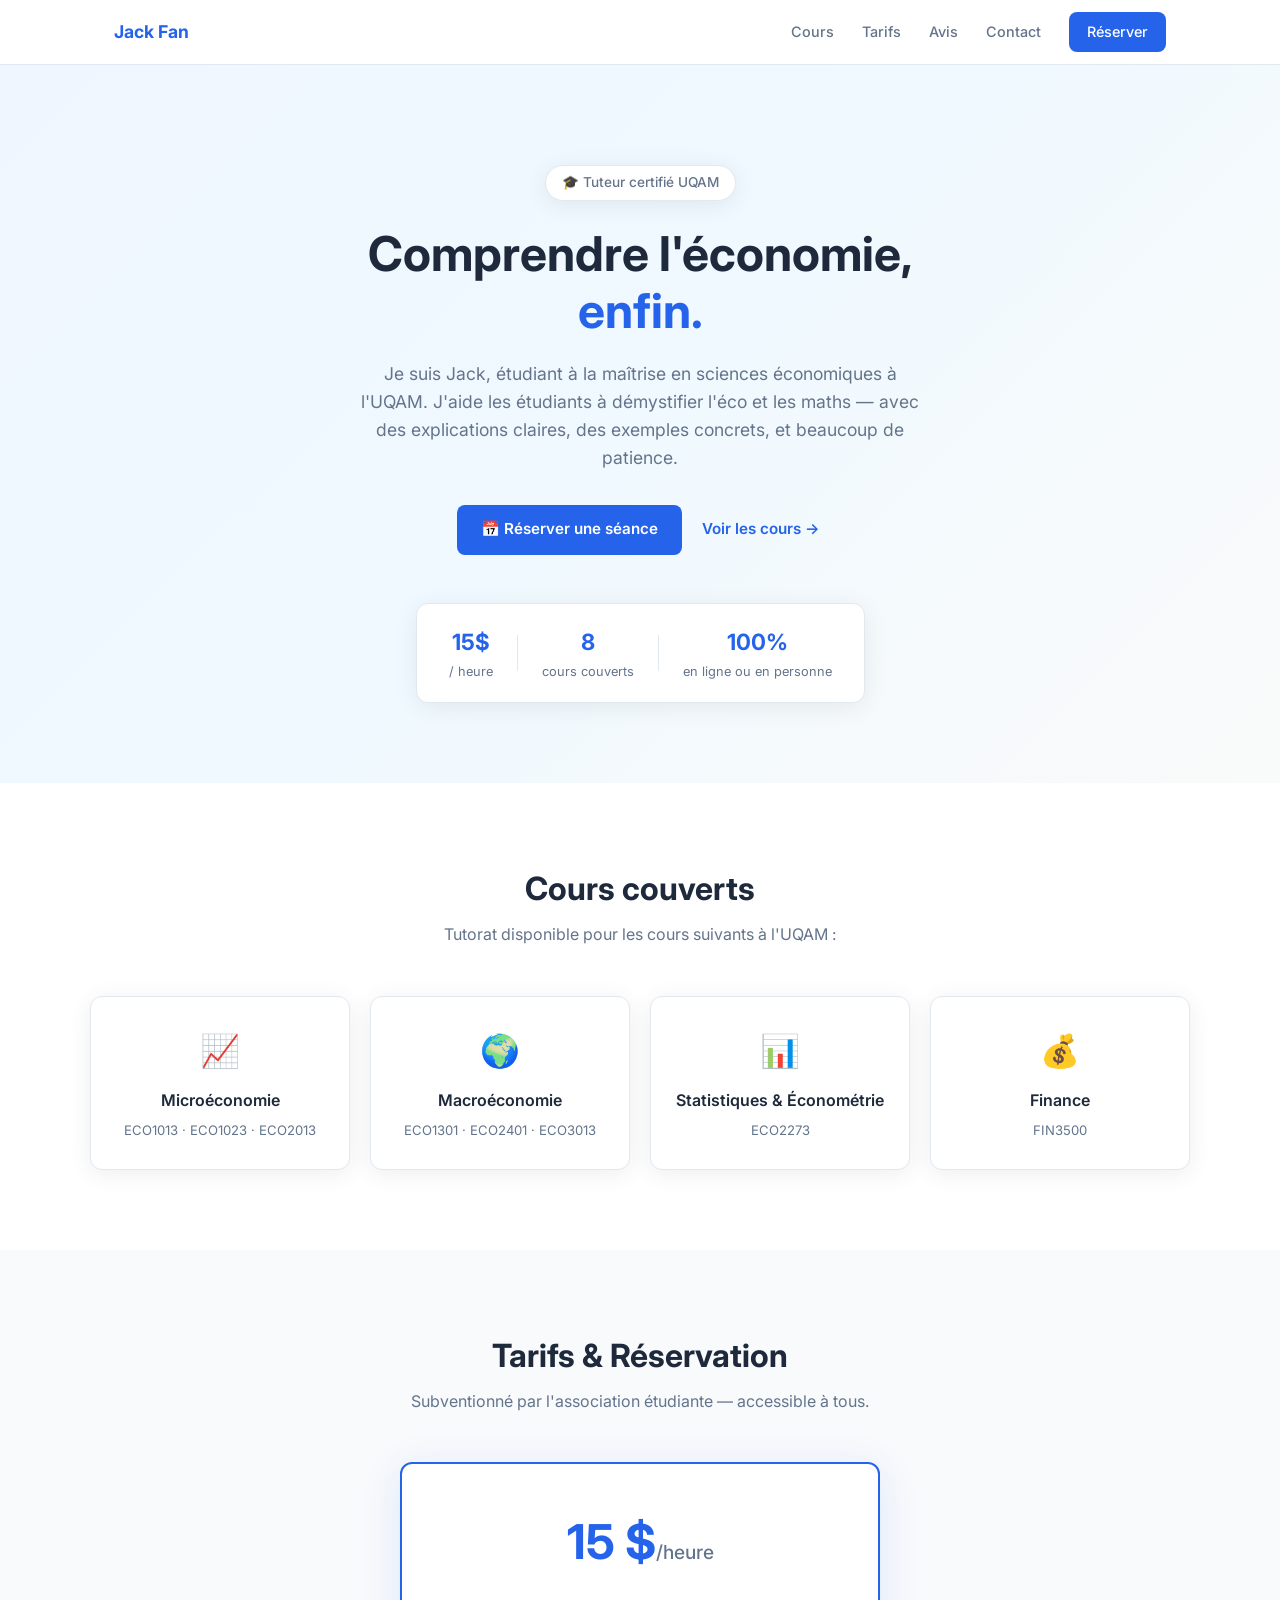
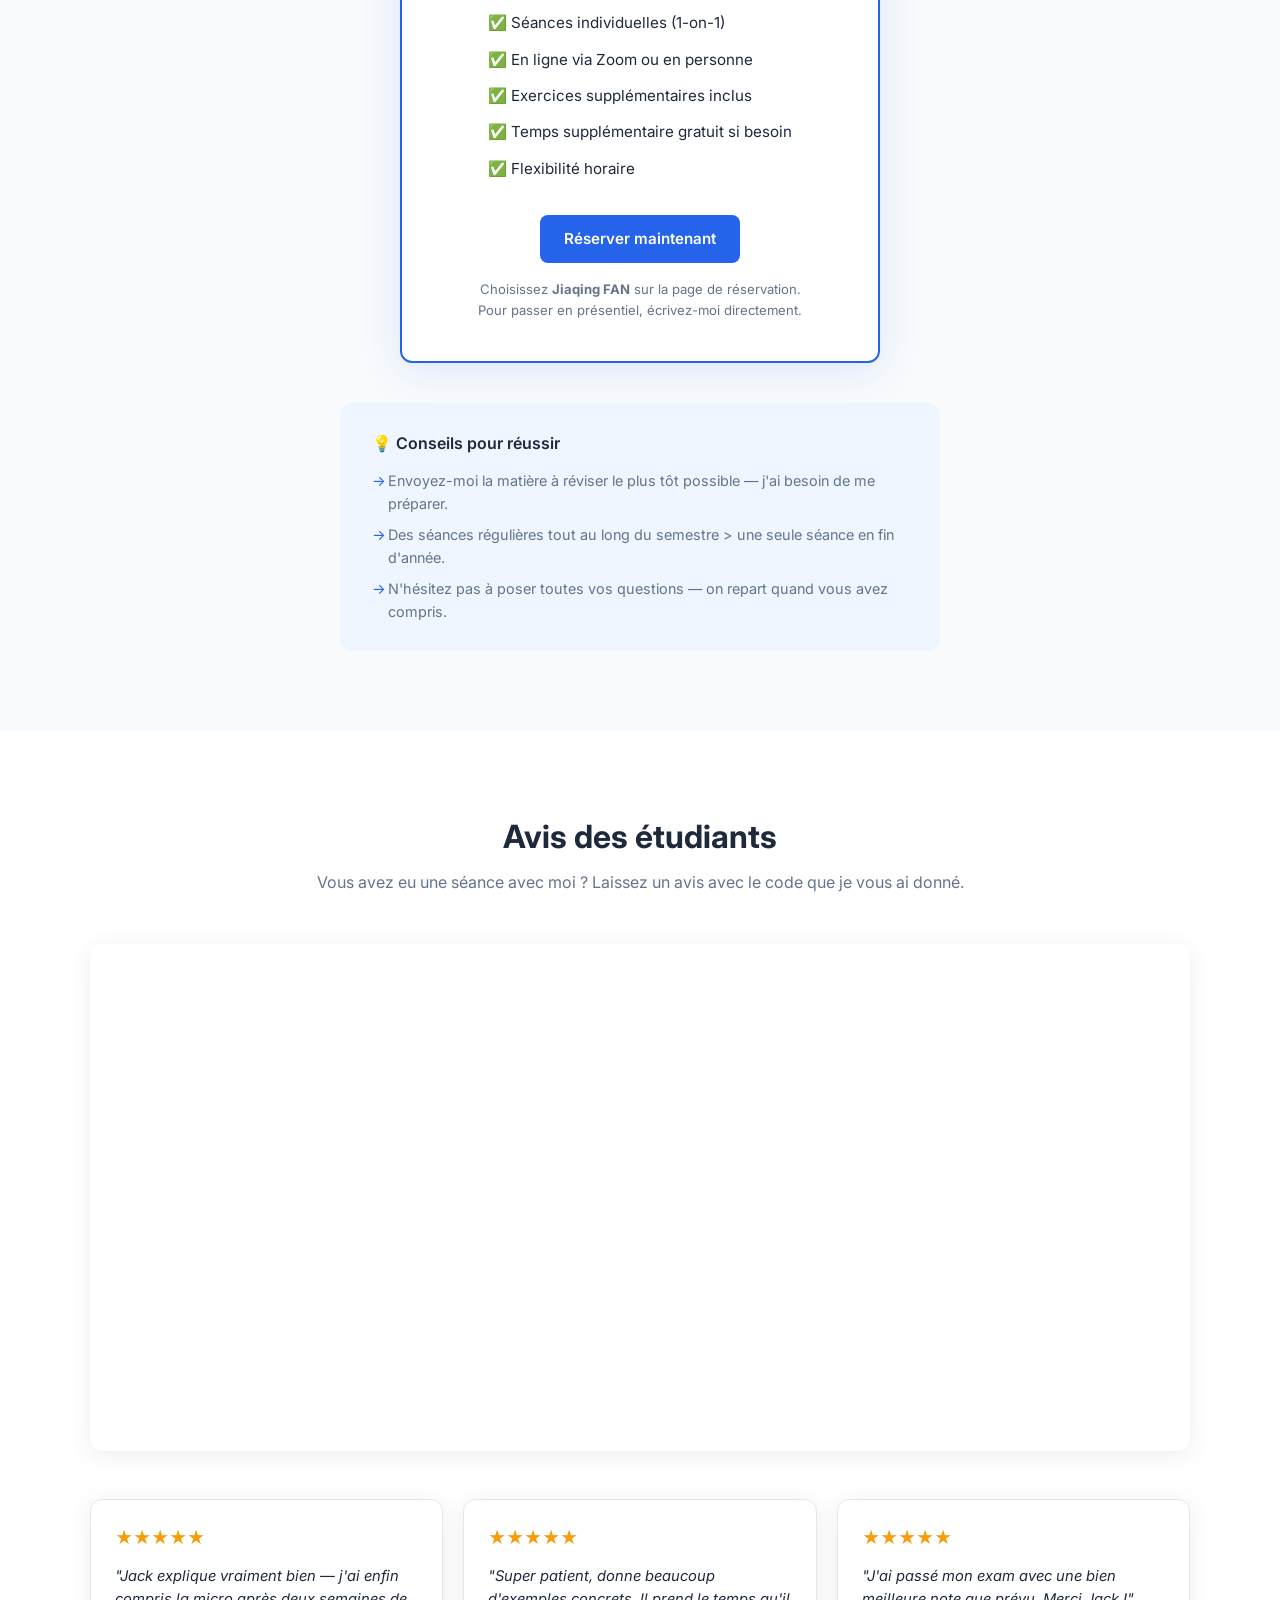
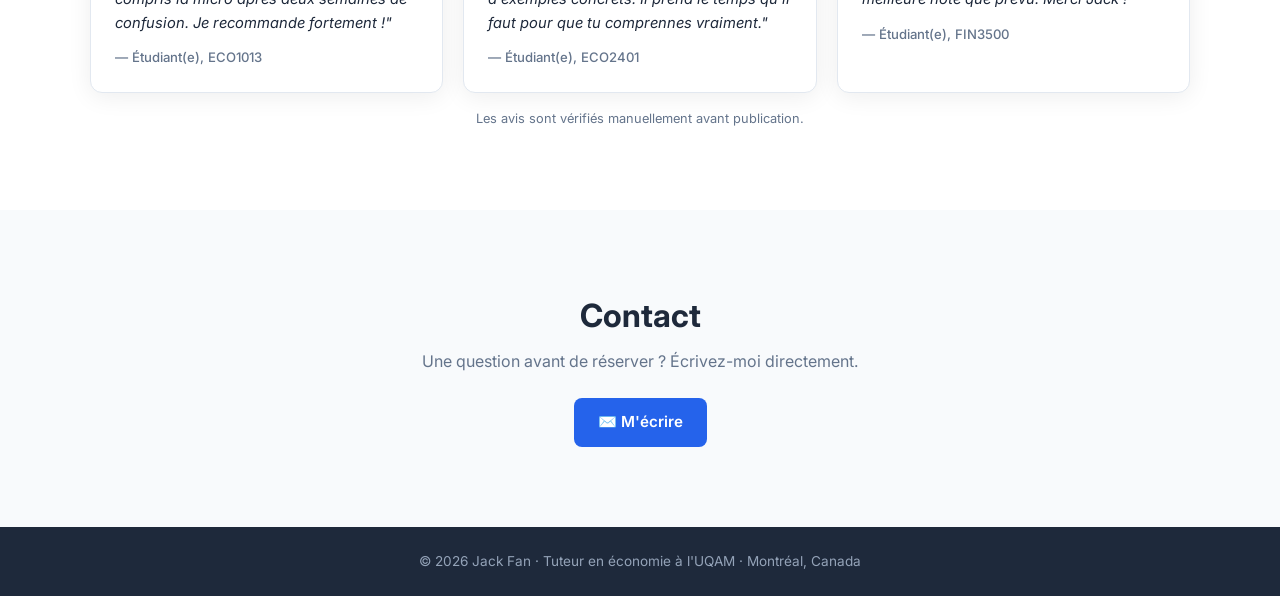
==== index.html @ 5917ca2d "Add files via upload" ====
<!DOCTYPE html>
<html lang="fr">
<head>
  <meta charset="UTF-8" />
  <meta name="viewport" content="width=device-width, initial-scale=1.0" />
  <title>Jack Fan — Tuteur en Économie</title>
  <link rel="stylesheet" href="style.css" />
  <link href="https://fonts.googleapis.com/css2?family=Inter:wght@400;500;600;700&display=swap" rel="stylesheet" />
</head>
<body>

  <!-- NAVBAR -->
  <nav>
    <div class="nav-inner">
      <span class="nav-logo">Jack Fan</span>
      <div class="nav-links">
        <a href="#cours">Cours</a>
        <a href="#tarifs">Tarifs</a>
        <a href="#avis">Avis</a>
        <a href="#contact">Contact</a>
        <a href="https://booksteam.com/Customer/BookNowStaffs.aspx?k=345cbe55313&" target="_blank" class="btn-nav">Réserver</a>
      </div>
    </div>
  </nav>

  <!-- HERO -->
  <section class="hero">
    <div class="hero-inner">
      <div class="hero-badge">🎓 Tuteur certifié UQAM</div>
      <h1>Comprendre l'économie,<br /><span>enfin.</span></h1>
      <p>Je suis Jack, étudiant à la maîtrise en sciences économiques à l'UQAM. J'aide les étudiants à démystifier l'éco et les maths — avec des explications claires, des exemples concrets, et beaucoup de patience.</p>
      <div class="hero-actions">
        <a href="https://booksteam.com/Customer/BookNowStaffs.aspx?k=345cbe55313&" target="_blank" class="btn-primary">📅 Réserver une séance</a>
        <a href="#cours" class="btn-secondary">Voir les cours →</a>
      </div>
      <div class="hero-stats">
        <div class="stat"><span class="stat-num">15$</span><span class="stat-label">/ heure</span></div>
        <div class="stat-divider"></div>
        <div class="stat"><span class="stat-num">8</span><span class="stat-label">cours couverts</span></div>
        <div class="stat-divider"></div>
        <div class="stat"><span class="stat-num">100%</span><span class="stat-label">en ligne ou en personne</span></div>
      </div>
    </div>
  </section>

  <!-- COURS -->
  <section id="cours" class="section">
    <div class="container">
      <h2>Cours couverts</h2>
      <p class="section-sub">Tutorat disponible pour les cours suivants à l'UQAM :</p>
      <div class="courses-grid">
        <div class="course-card">
          <div class="course-icon">📈</div>
          <div class="course-name">Microéconomie</div>
          <div class="course-codes">ECO1013 · ECO1023 · ECO2013</div>
        </div>
        <div class="course-card">
          <div class="course-icon">🌍</div>
          <div class="course-name">Macroéconomie</div>
          <div class="course-codes">ECO1301 · ECO2401 · ECO3013</div>
        </div>
        <div class="course-card">
          <div class="course-icon">📊</div>
          <div class="course-name">Statistiques & Économétrie</div>
          <div class="course-codes">ECO2273</div>
        </div>
        <div class="course-card">
          <div class="course-icon">💰</div>
          <div class="course-name">Finance</div>
          <div class="course-codes">FIN3500</div>
        </div>
      </div>
    </div>
  </section>

  <!-- TARIFS -->
  <section id="tarifs" class="section section-alt">
    <div class="container">
      <h2>Tarifs & Réservation</h2>
      <p class="section-sub">Subventionné par l'association étudiante — accessible à tous.</p>
      <div class="pricing-card">
        <div class="pricing-price">15 $<span>/heure</span></div>
        <ul class="pricing-list">
          <li>✅ Séances individuelles (1-on-1)</li>
          <li>✅ En ligne via Zoom ou en personne</li>
          <li>✅ Exercices supplémentaires inclus</li>
          <li>✅ Temps supplémentaire gratuit si besoin</li>
          <li>✅ Flexibilité horaire</li>
        </ul>
        <a href="https://booksteam.com/Customer/BookNowStaffs.aspx?k=345cbe55313&" target="_blank" class="btn-primary">Réserver maintenant</a>
        <p class="pricing-note">Choisissez <strong>Jiaqing FAN</strong> sur la page de réservation.<br/>Pour passer en présentiel, écrivez-moi directement.</p>
      </div>
      <div class="tips">
        <h3>💡 Conseils pour réussir</h3>
        <ul>
          <li>Envoyez-moi la matière à réviser le plus tôt possible — j'ai besoin de me préparer.</li>
          <li>Des séances régulières tout au long du semestre > une seule séance en fin d'année.</li>
          <li>N'hésitez pas à poser toutes vos questions — on repart quand vous avez compris.</li>
        </ul>
      </div>
    </div>
  </section>

  <!-- AVIS -->
  <section id="avis" class="section">
    <div class="container">
      <h2>Avis des étudiants</h2>
      <p class="section-sub">Vous avez eu une séance avec moi ? Laissez un avis avec le code que je vous ai donné.</p>

      <!-- Tally form embed — REPLACE src with your actual Tally form URL -->
      <div class="tally-container">
        <iframe
          data-tally-src="TALLY_FORM_URL_HERE"
          width="100%"
          height="500"
          frameborder="0"
          marginheight="0"
          marginwidth="0"
          title="Laisser un avis"
          style="border-radius: 12px;">
        </iframe>
        <script async src="https://tally.so/widgets/embed.js"></script>
      </div>

      <!-- Reviews display — add reviews manually below -->
      <div class="reviews-grid" id="reviews">

        <div class="review-card">
          <div class="review-stars">★★★★★</div>
          <p class="review-text">"Jack explique vraiment bien — j'ai enfin compris la micro après deux semaines de confusion. Je recommande fortement !"</p>
          <div class="review-author">— Étudiant(e), ECO1013</div>
        </div>

        <div class="review-card">
          <div class="review-stars">★★★★★</div>
          <p class="review-text">"Super patient, donne beaucoup d'exemples concrets. Il prend le temps qu'il faut pour que tu comprennes vraiment."</p>
          <div class="review-author">— Étudiant(e), ECO2401</div>
        </div>

        <div class="review-card">
          <div class="review-stars">★★★★★</div>
          <p class="review-text">"J'ai passé mon exam avec une bien meilleure note que prévu. Merci Jack !"</p>
          <div class="review-author">— Étudiant(e), FIN3500</div>
        </div>

      </div>
      <p class="reviews-note">Les avis sont vérifiés manuellement avant publication.</p>
    </div>
  </section>

  <!-- CONTACT -->
  <section id="contact" class="section section-alt">
    <div class="container contact-inner">
      <h2>Contact</h2>
      <p>Une question avant de réserver ? Écrivez-moi directement.</p>
      <a href="mailto:fanhongshun@gmail.com" class="btn-primary">✉️ M'écrire</a>
    </div>
  </section>

  <!-- FOOTER -->
  <footer>
    <p>© 2026 Jack Fan · Tuteur en économie à l'UQAM · Montréal, Canada</p>
  </footer>

</body>
</html>
---- style.css ----
/* ===== RESET & BASE ===== */
*, *::before, *::after { box-sizing: border-box; margin: 0; padding: 0; }

:root {
  --blue: #2563eb;
  --blue-dark: #1d4ed8;
  --blue-light: #eff6ff;
  --text: #1e293b;
  --text-light: #64748b;
  --border: #e2e8f0;
  --bg: #ffffff;
  --bg-alt: #f8fafc;
  --radius: 12px;
  --shadow: 0 4px 24px rgba(0,0,0,0.07);
}

html { scroll-behavior: smooth; }

body {
  font-family: 'Inter', sans-serif;
  color: var(--text);
  background: var(--bg);
  line-height: 1.6;
}

a { text-decoration: none; color: inherit; }

/* ===== NAVBAR ===== */
nav {
  position: sticky;
  top: 0;
  z-index: 100;
  background: rgba(255,255,255,0.92);
  backdrop-filter: blur(10px);
  border-bottom: 1px solid var(--border);
}

.nav-inner {
  max-width: 1100px;
  margin: 0 auto;
  padding: 0 24px;
  height: 64px;
  display: flex;
  align-items: center;
  justify-content: space-between;
}

.nav-logo {
  font-weight: 700;
  font-size: 1.1rem;
  color: var(--blue);
}

.nav-links {
  display: flex;
  align-items: center;
  gap: 28px;
}

.nav-links a {
  font-size: 0.9rem;
  font-weight: 500;
  color: var(--text-light);
  transition: color 0.2s;
}

.nav-links a:hover { color: var(--text); }

/* ===== BUTTONS ===== */
.btn-primary {
  display: inline-block;
  background: var(--blue);
  color: white;
  padding: 12px 24px;
  border-radius: 8px;
  font-weight: 600;
  font-size: 0.95rem;
  transition: background 0.2s, transform 0.1s;
}

.btn-primary:hover {
  background: var(--blue-dark);
  transform: translateY(-1px);
}

.btn-secondary {
  display: inline-block;
  color: var(--blue);
  font-weight: 600;
  font-size: 0.95rem;
  padding: 12px 4px;
  border-bottom: 2px solid transparent;
  transition: border-color 0.2s;
}

.btn-secondary:hover { border-color: var(--blue); }

.btn-nav {
  background: var(--blue);
  color: white !important;
  padding: 8px 18px;
  border-radius: 8px;
  font-weight: 600;
  font-size: 0.88rem;
  transition: background 0.2s;
}

.btn-nav:hover { background: var(--blue-dark); }

/* ===== HERO ===== */
.hero {
  background: linear-gradient(135deg, #eff6ff 0%, #f0f9ff 50%, #fafafa 100%);
  padding: 100px 24px 80px;
}

.hero-inner {
  max-width: 700px;
  margin: 0 auto;
  text-align: center;
}

.hero-badge {
  display: inline-block;
  background: white;
  border: 1px solid var(--border);
  border-radius: 999px;
  padding: 6px 16px;
  font-size: 0.85rem;
  font-weight: 500;
  color: var(--text-light);
  margin-bottom: 24px;
  box-shadow: var(--shadow);
}

.hero h1 {
  font-size: clamp(2rem, 5vw, 3rem);
  font-weight: 700;
  line-height: 1.2;
  margin-bottom: 20px;
  color: var(--text);
}

.hero h1 span { color: var(--blue); }

.hero p {
  font-size: 1.1rem;
  color: var(--text-light);
  max-width: 560px;
  margin: 0 auto 32px;
}

.hero-actions {
  display: flex;
  gap: 16px;
  justify-content: center;
  flex-wrap: wrap;
  margin-bottom: 48px;
}

.hero-stats {
  display: flex;
  align-items: center;
  justify-content: center;
  gap: 24px;
  flex-wrap: wrap;
  background: white;
  border-radius: var(--radius);
  padding: 20px 32px;
  box-shadow: var(--shadow);
  border: 1px solid var(--border);
  display: inline-flex;
}

.stat { text-align: center; }
.stat-num { display: block; font-size: 1.4rem; font-weight: 700; color: var(--blue); }
.stat-label { display: block; font-size: 0.8rem; color: var(--text-light); margin-top: 2px; }
.stat-divider { width: 1px; height: 36px; background: var(--border); }

/* ===== SECTIONS ===== */
.section { padding: 80px 24px; }
.section-alt { background: var(--bg-alt); }

.container {
  max-width: 1100px;
  margin: 0 auto;
}

h2 {
  font-size: clamp(1.5rem, 3vw, 2rem);
  font-weight: 700;
  margin-bottom: 8px;
  text-align: center;
}

.section-sub {
  text-align: center;
  color: var(--text-light);
  margin-bottom: 48px;
  font-size: 1rem;
}

/* ===== COURSES ===== */
.courses-grid {
  display: grid;
  grid-template-columns: repeat(auto-fit, minmax(220px, 1fr));
  gap: 20px;
}

.course-card {
  background: white;
  border: 1px solid var(--border);
  border-radius: var(--radius);
  padding: 28px 24px;
  text-align: center;
  box-shadow: var(--shadow);
  transition: transform 0.2s, box-shadow 0.2s;
}

.course-card:hover {
  transform: translateY(-3px);
  box-shadow: 0 8px 32px rgba(0,0,0,0.1);
}

.course-icon { font-size: 2rem; margin-bottom: 12px; }
.course-name { font-weight: 600; font-size: 1rem; margin-bottom: 6px; }
.course-codes { font-size: 0.82rem; color: var(--text-light); }

/* ===== PRICING ===== */
.pricing-card {
  background: white;
  border: 2px solid var(--blue);
  border-radius: var(--radius);
  padding: 40px;
  max-width: 480px;
  margin: 0 auto 40px;
  text-align: center;
  box-shadow: 0 8px 40px rgba(37, 99, 235, 0.12);
}

.pricing-price {
  font-size: 3rem;
  font-weight: 700;
  color: var(--blue);
  margin-bottom: 24px;
}

.pricing-price span {
  font-size: 1.2rem;
  font-weight: 500;
  color: var(--text-light);
}

.pricing-list {
  list-style: none;
  margin-bottom: 28px;
  text-align: left;
  display: inline-block;
}

.pricing-list li {
  padding: 6px 0;
  font-size: 0.95rem;
}

.pricing-note {
  margin-top: 16px;
  font-size: 0.82rem;
  color: var(--text-light);
  line-height: 1.6;
}

.tips {
  background: var(--blue-light);
  border-radius: var(--radius);
  padding: 28px 32px;
  max-width: 600px;
  margin: 0 auto;
}

.tips h3 { font-size: 1rem; font-weight: 600; margin-bottom: 12px; }

.tips ul {
  list-style: none;
  display: flex;
  flex-direction: column;
  gap: 8px;
}

.tips ul li {
  font-size: 0.9rem;
  color: var(--text-light);
  padding-left: 16px;
  position: relative;
}

.tips ul li::before {
  content: "→";
  position: absolute;
  left: 0;
  color: var(--blue);
}

/* ===== REVIEWS ===== */
.tally-container {
  margin-bottom: 48px;
  border-radius: var(--radius);
  overflow: hidden;
  box-shadow: var(--shadow);
}

.reviews-grid {
  display: grid;
  grid-template-columns: repeat(auto-fit, minmax(260px, 1fr));
  gap: 20px;
  margin-bottom: 16px;
}

.review-card {
  background: white;
  border: 1px solid var(--border);
  border-radius: var(--radius);
  padding: 24px;
  box-shadow: var(--shadow);
}

.review-stars {
  color: #f59e0b;
  font-size: 1.1rem;
  margin-bottom: 12px;
}

.review-text {
  font-size: 0.92rem;
  color: var(--text);
  line-height: 1.6;
  margin-bottom: 12px;
  font-style: italic;
}

.review-author {
  font-size: 0.82rem;
  color: var(--text-light);
  font-weight: 500;
}

.reviews-note {
  text-align: center;
  font-size: 0.8rem;
  color: var(--text-light);
}

/* ===== CONTACT ===== */
.contact-inner {
  text-align: center;
}

.contact-inner p {
  color: var(--text-light);
  margin-bottom: 24px;
  font-size: 1rem;
}

/* ===== FOOTER ===== */
footer {
  background: var(--text);
  color: #94a3b8;
  text-align: center;
  padding: 24px;
  font-size: 0.85rem;
}

/* ===== RESPONSIVE ===== */
@media (max-width: 600px) {
  .nav-links a:not(.btn-nav) { display: none; }
  .hero { padding: 72px 20px 60px; }
  .hero-stats { gap: 16px; padding: 16px 20px; }
  .pricing-card { padding: 28px 20px; }
}
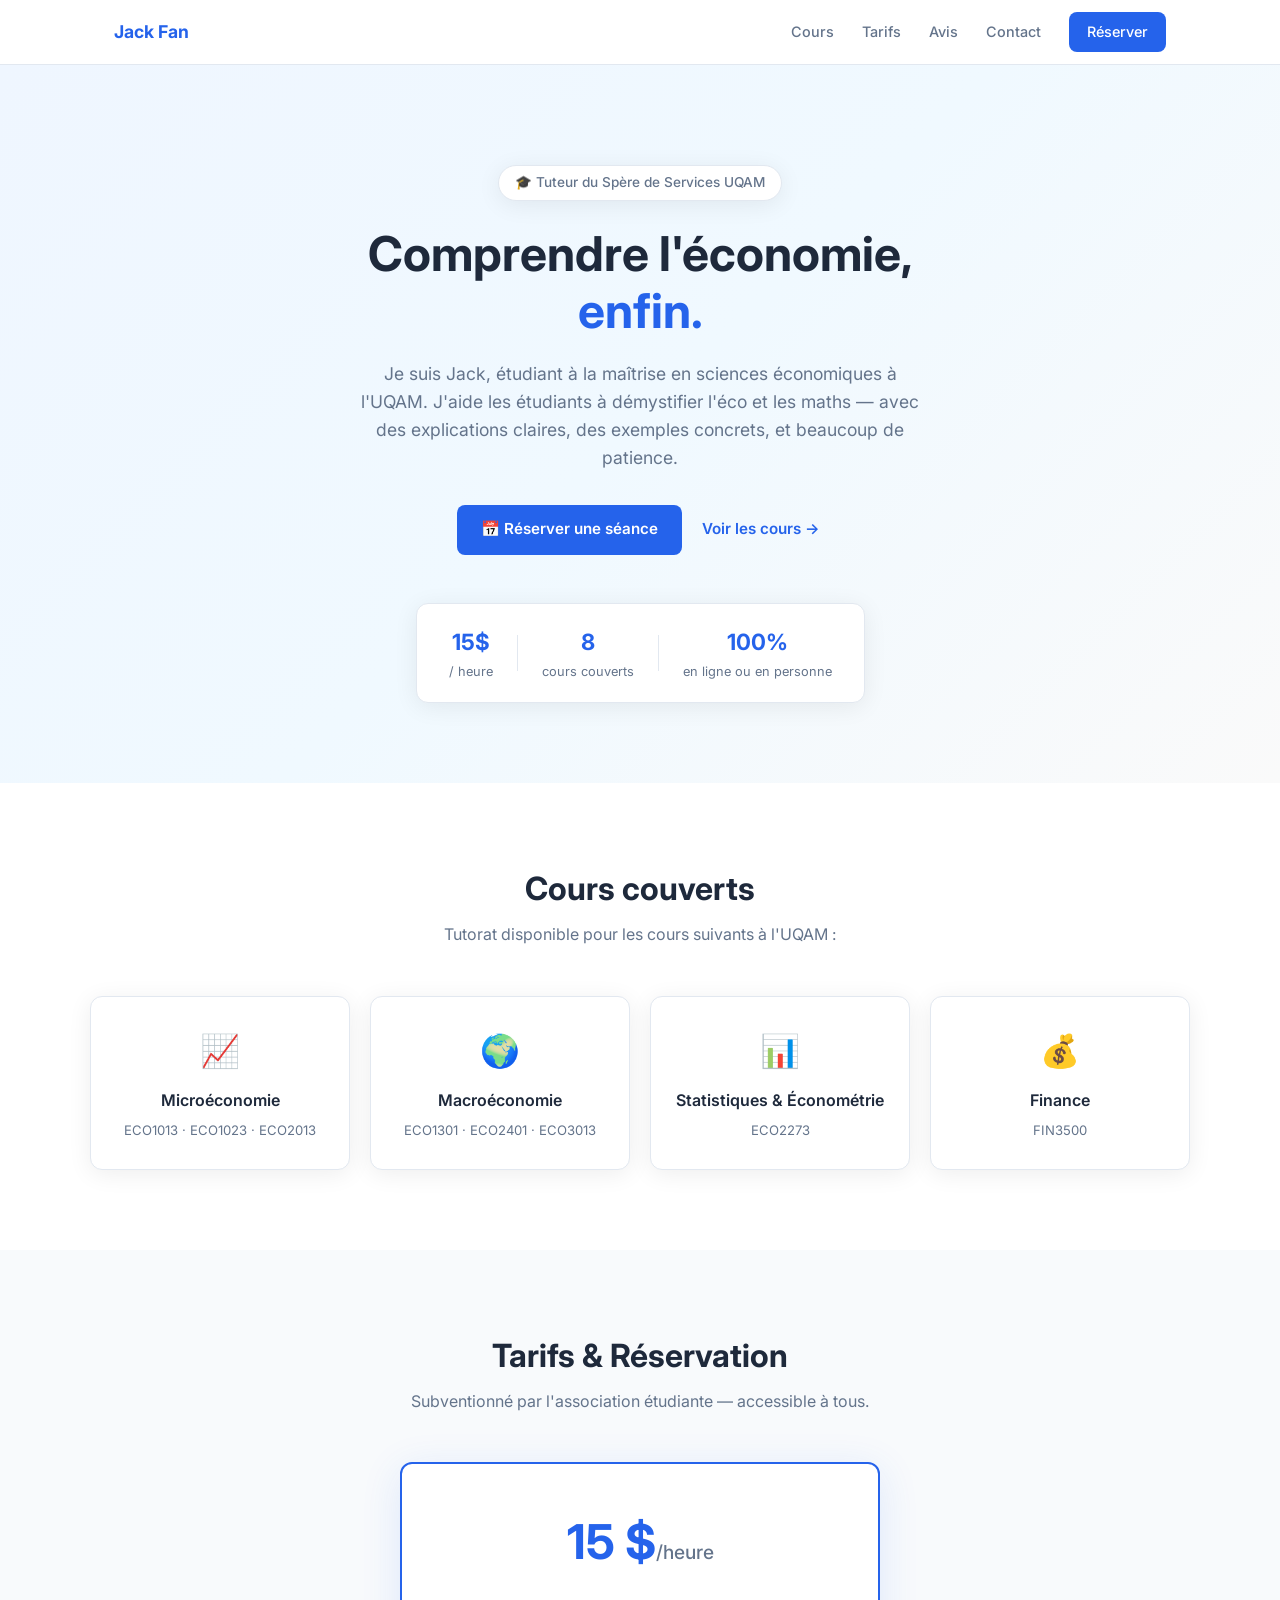
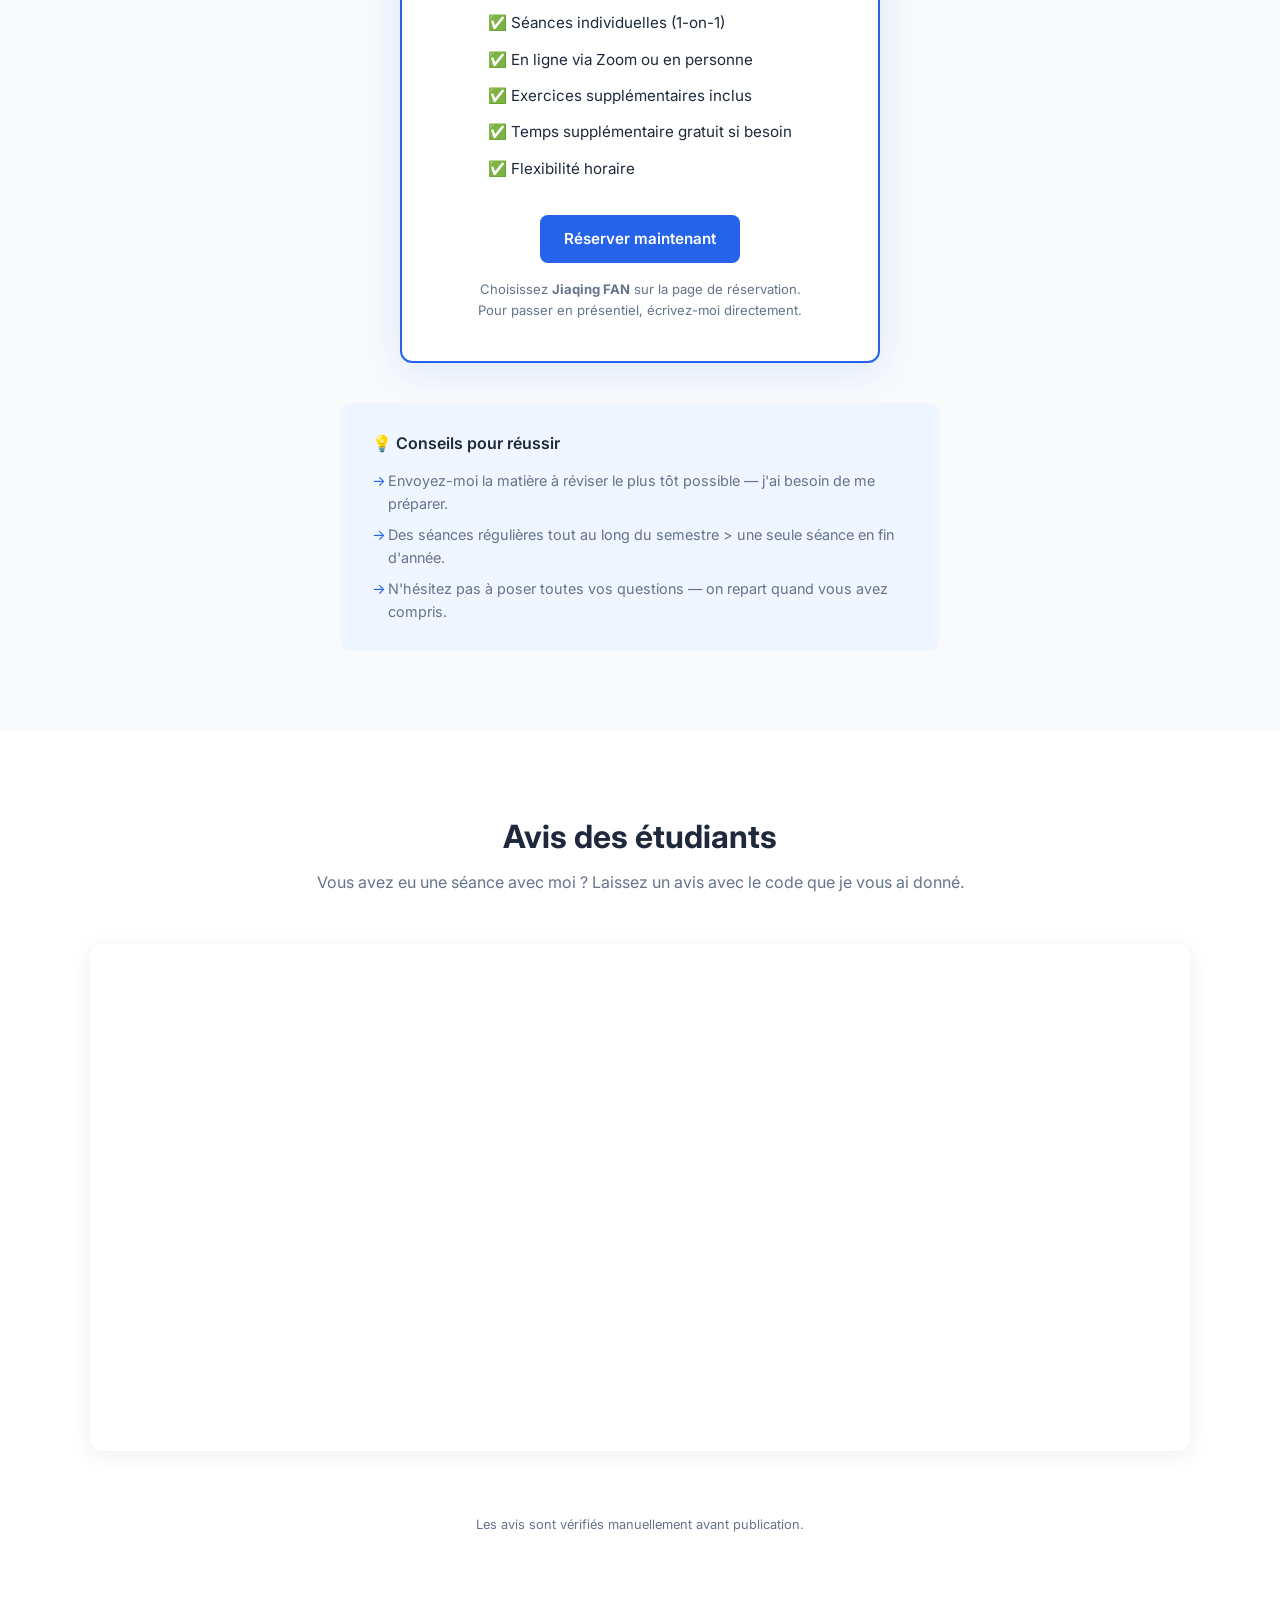
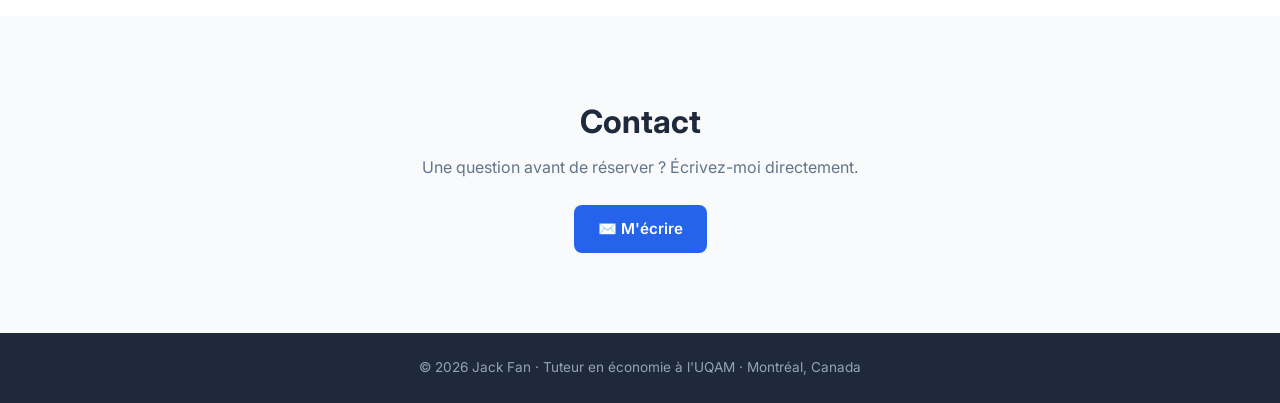
==== commit f0433908: "Add files via upload" ====
--- a/index.html
+++ b/index.html
@@ -26,7 +26,7 @@
   <!-- HERO -->
   <section class="hero">
     <div class="hero-inner">
-      <div class="hero-badge">🎓 Tuteur certifié UQAM</div>
+      <div class="hero-badge">🎓 Tuteur du Spère de Services UQAM</div>
       <h1>Comprendre l'économie,<br /><span>enfin.</span></h1>
       <p>Je suis Jack, étudiant à la maîtrise en sciences économiques à l'UQAM. J'aide les étudiants à démystifier l'éco et les maths — avec des explications claires, des exemples concrets, et beaucoup de patience.</p>
       <div class="hero-actions">
@@ -107,42 +107,23 @@
       <h2>Avis des étudiants</h2>
       <p class="section-sub">Vous avez eu une séance avec moi ? Laissez un avis avec le code que je vous ai donné.</p>
 
-      <!-- Tally form embed — REPLACE src with your actual Tally form URL -->
+      <!-- Tally form embed -->
       <div class="tally-container">
         <iframe
-          data-tally-src="TALLY_FORM_URL_HERE"
+          src="https://tally.so/embed/xXZLqr?alignLeft=1&hideTitle=1&transparentBackground=1&dynamicHeight=1"
           width="100%"
           height="500"
           frameborder="0"
           marginheight="0"
           marginwidth="0"
-          title="Laisser un avis"
-          style="border-radius: 12px;">
+          title="Laisser un avis">
         </iframe>
-        <script async src="https://tally.so/widgets/embed.js"></script>
       </div>
 
       <!-- Reviews display — add reviews manually below -->
       <div class="reviews-grid" id="reviews">
 
-        <div class="review-card">
-          <div class="review-stars">★★★★★</div>
-          <p class="review-text">"Jack explique vraiment bien — j'ai enfin compris la micro après deux semaines de confusion. Je recommande fortement !"</p>
-          <div class="review-author">— Étudiant(e), ECO1013</div>
-        </div>
-
-        <div class="review-card">
-          <div class="review-stars">★★★★★</div>
-          <p class="review-text">"Super patient, donne beaucoup d'exemples concrets. Il prend le temps qu'il faut pour que tu comprennes vraiment."</p>
-          <div class="review-author">— Étudiant(e), ECO2401</div>
-        </div>
-
-        <div class="review-card">
-          <div class="review-stars">★★★★★</div>
-          <p class="review-text">"J'ai passé mon exam avec une bien meilleure note que prévu. Merci Jack !"</p>
-          <div class="review-author">— Étudiant(e), FIN3500</div>
-        </div>
-
+        
       </div>
       <p class="reviews-note">Les avis sont vérifiés manuellement avant publication.</p>
     </div>
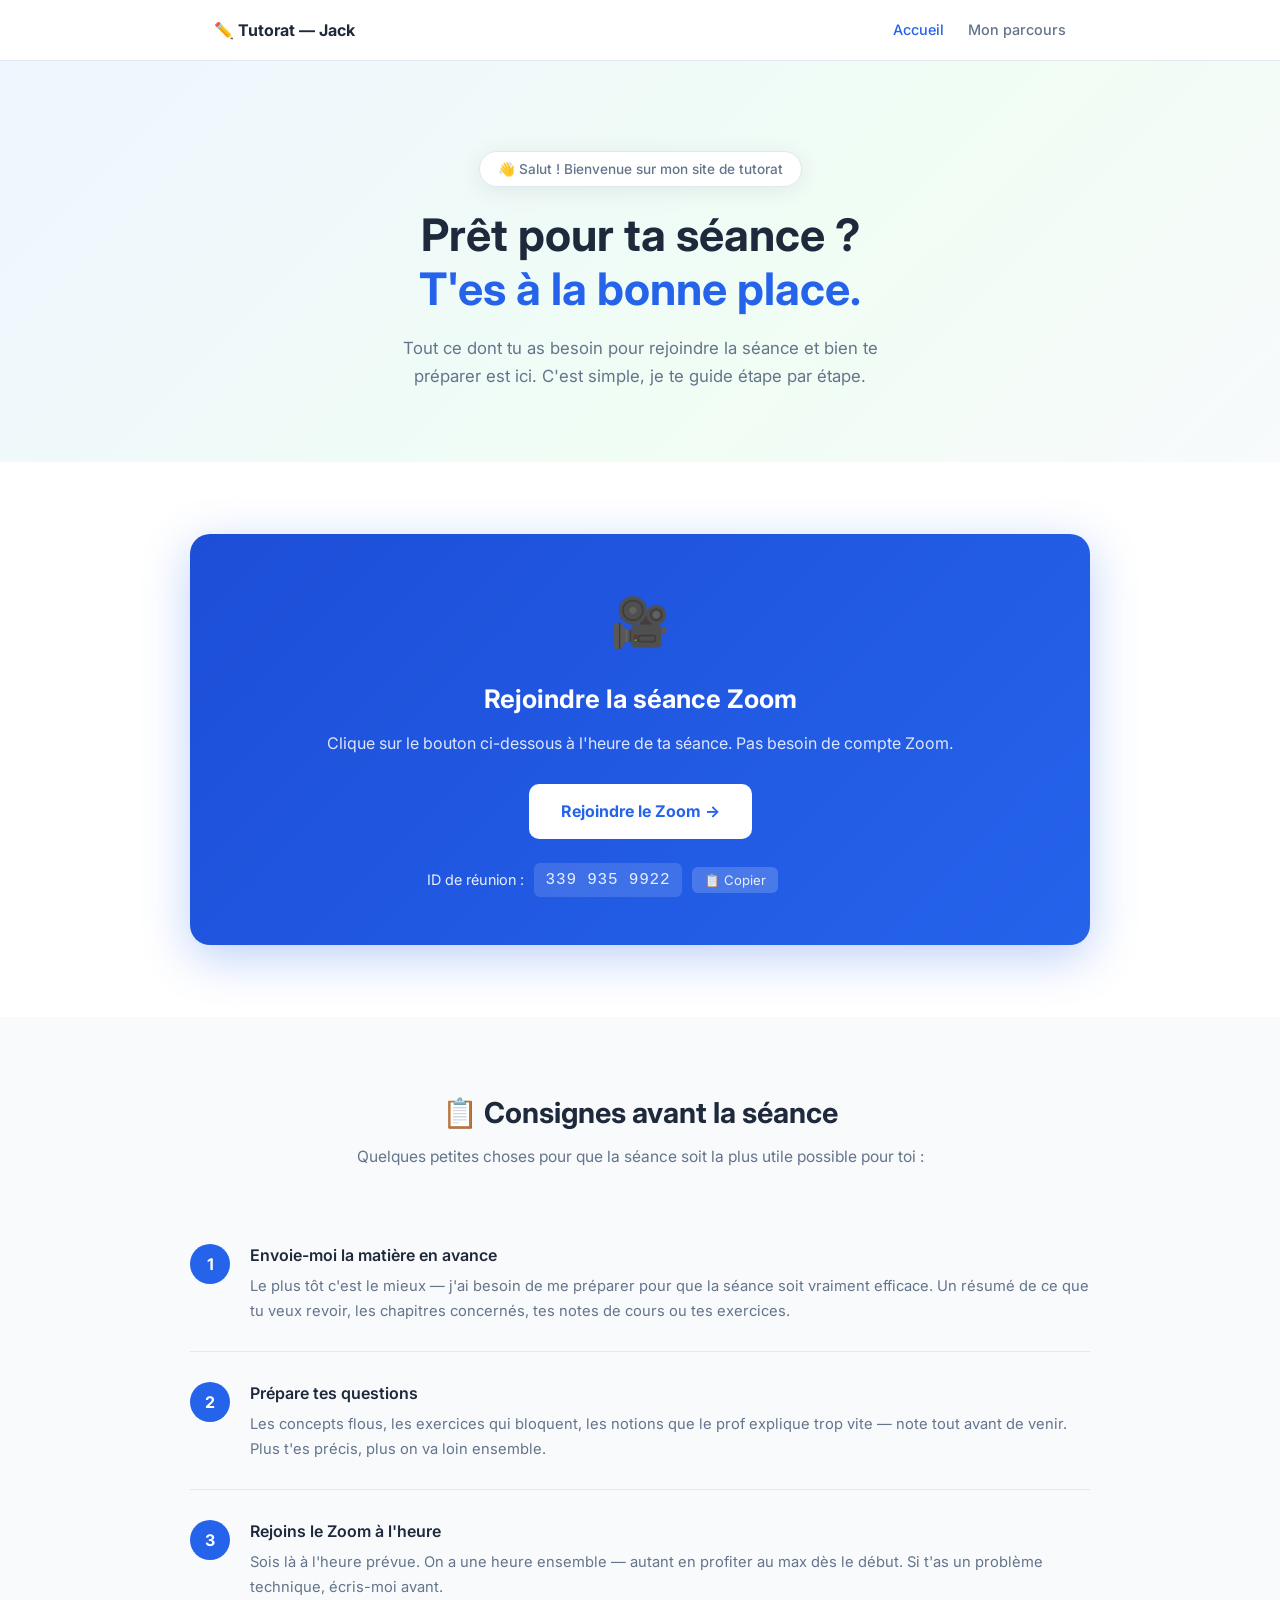
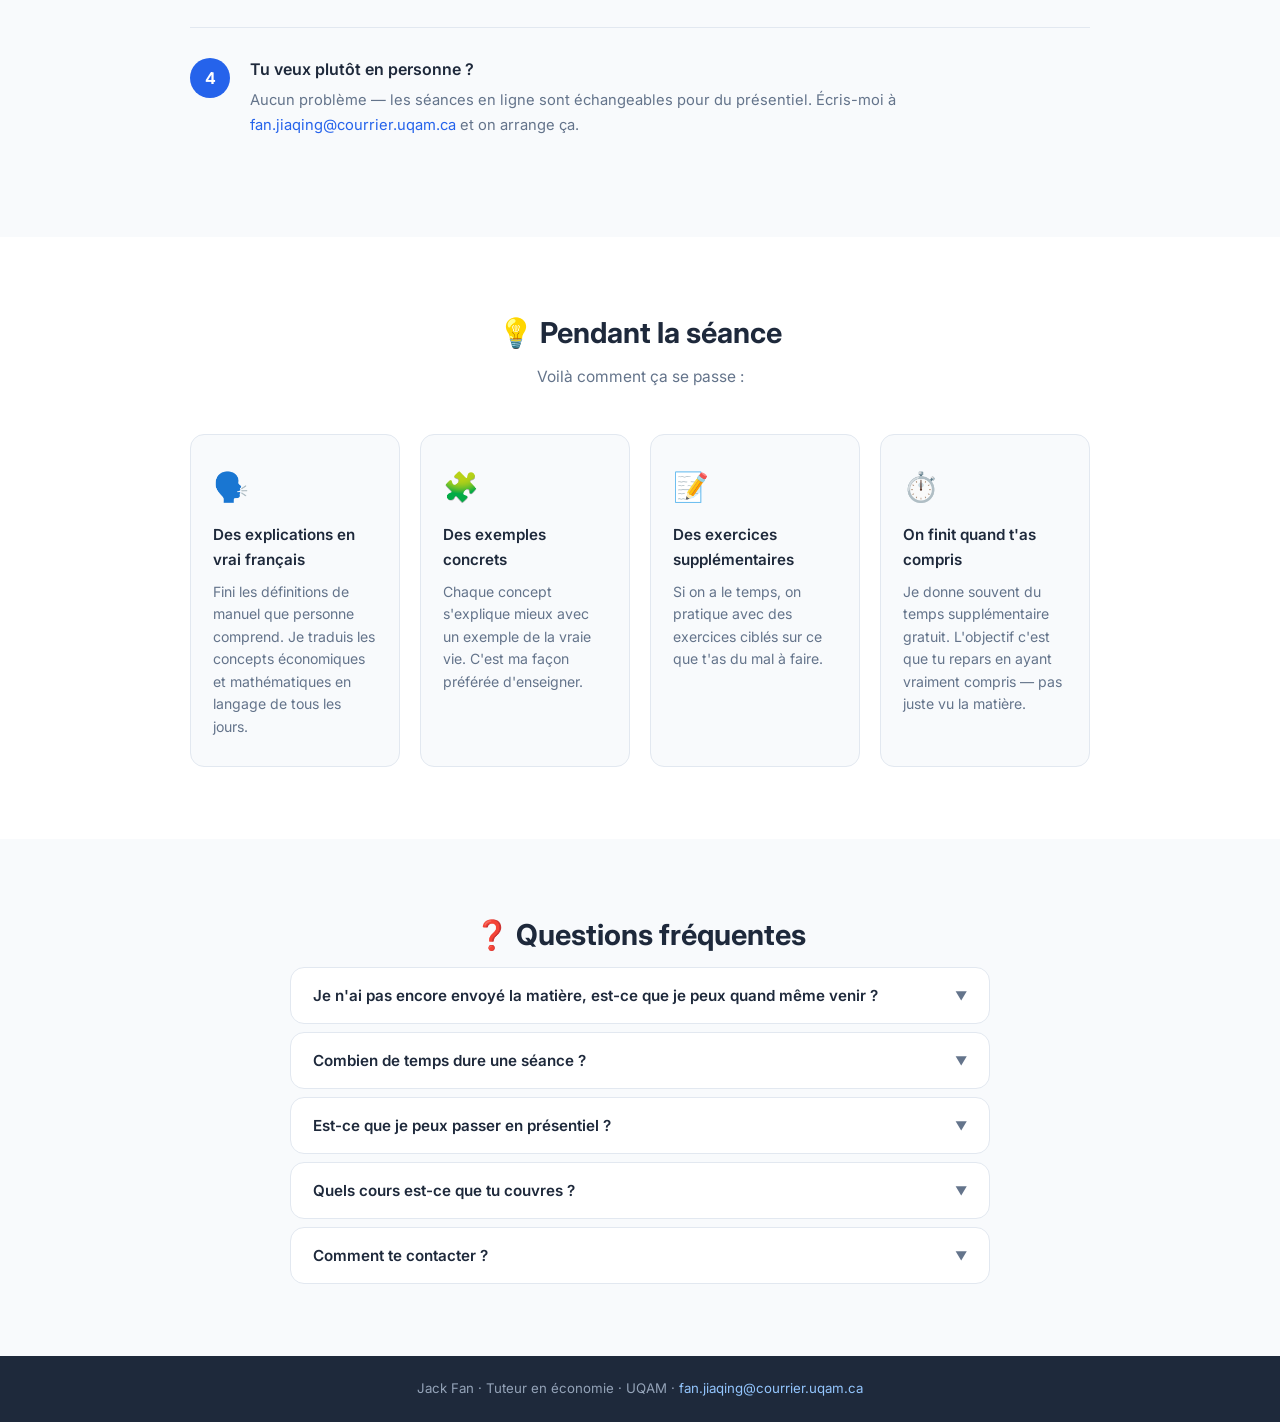
==== commit 44a17d87: "Add files via upload" ====
--- a/index.html
+++ b/index.html
@@ -3,7 +3,7 @@
 <head>
   <meta charset="UTF-8" />
   <meta name="viewport" content="width=device-width, initial-scale=1.0" />
-  <title>Jack Fan — Tuteur en Économie</title>
+  <title>Tutorat avec Jack — Accueil</title>
   <link rel="stylesheet" href="style.css" />
   <link href="https://fonts.googleapis.com/css2?family=Inter:wght@400;500;600;700&display=swap" rel="stylesheet" />
 </head>
@@ -12,13 +12,10 @@
   <!-- NAVBAR -->
   <nav>
     <div class="nav-inner">
-      <span class="nav-logo">Jack Fan</span>
+      <span class="nav-logo">✏️ Tutorat — Jack</span>
       <div class="nav-links">
-        <a href="#cours">Cours</a>
-        <a href="#tarifs">Tarifs</a>
-        <a href="#avis">Avis</a>
-        <a href="#contact">Contact</a>
-        <a href="https://booksteam.com/Customer/BookNowStaffs.aspx?k=345cbe55313&" target="_blank" class="btn-nav">Réserver</a>
+        <a href="index.html" class="active">Accueil</a>
+        <a href="parcours.html">Mon parcours</a>
       </div>
     </div>
   </nav>
@@ -26,122 +23,174 @@
   <!-- HERO -->
   <section class="hero">
     <div class="hero-inner">
-      <div class="hero-badge">🎓 Tuteur du Spère de Services UQAM</div>
-      <h1>Comprendre l'économie,<br /><span>enfin.</span></h1>
-      <p>Je suis Jack, étudiant à la maîtrise en sciences économiques à l'UQAM. J'aide les étudiants à démystifier l'éco et les maths — avec des explications claires, des exemples concrets, et beaucoup de patience.</p>
-      <div class="hero-actions">
-        <a href="https://booksteam.com/Customer/BookNowStaffs.aspx?k=345cbe55313&" target="_blank" class="btn-primary">📅 Réserver une séance</a>
-        <a href="#cours" class="btn-secondary">Voir les cours →</a>
-      </div>
-      <div class="hero-stats">
-        <div class="stat"><span class="stat-num">15$</span><span class="stat-label">/ heure</span></div>
-        <div class="stat-divider"></div>
-        <div class="stat"><span class="stat-num">8</span><span class="stat-label">cours couverts</span></div>
-        <div class="stat-divider"></div>
-        <div class="stat"><span class="stat-num">100%</span><span class="stat-label">en ligne ou en personne</span></div>
-      </div>
+      <div class="hero-badge">👋 Salut ! Bienvenue sur mon site de tutorat</div>
+      <h1>Prêt pour ta séance ?<br /><span>T'es à la bonne place.</span></h1>
+      <p>Tout ce dont tu as besoin pour rejoindre la séance et bien te préparer est ici. C'est simple, je te guide étape par étape.</p>
     </div>
   </section>
 
-  <!-- COURS -->
-  <section id="cours" class="section">
+  <!-- ZOOM SECTION -->
+  <section class="section" id="zoom">
     <div class="container">
-      <h2>Cours couverts</h2>
-      <p class="section-sub">Tutorat disponible pour les cours suivants à l'UQAM :</p>
-      <div class="courses-grid">
-        <div class="course-card">
-          <div class="course-icon">📈</div>
-          <div class="course-name">Microéconomie</div>
-          <div class="course-codes">ECO1013 · ECO1023 · ECO2013</div>
-        </div>
-        <div class="course-card">
-          <div class="course-icon">🌍</div>
-          <div class="course-name">Macroéconomie</div>
-          <div class="course-codes">ECO1301 · ECO2401 · ECO3013</div>
-        </div>
-        <div class="course-card">
-          <div class="course-icon">📊</div>
-          <div class="course-name">Statistiques & Économétrie</div>
-          <div class="course-codes">ECO2273</div>
-        </div>
-        <div class="course-card">
-          <div class="course-icon">💰</div>
-          <div class="course-name">Finance</div>
-          <div class="course-codes">FIN3500</div>
+      <div class="zoom-card">
+        <div class="zoom-icon">🎥</div>
+        <h2>Rejoindre la séance Zoom</h2>
+        <p>Clique sur le bouton ci-dessous à l'heure de ta séance. Pas besoin de compte Zoom.</p>
+        <a href="https://uqam.zoom.us/j/3399359922" target="_blank" class="btn-zoom">Rejoindre le Zoom →</a>
+        <div class="zoom-id">
+          <span>ID de réunion :</span>
+          <code id="zoom-id-text">339 935 9922</code>
+          <button class="copy-btn" onclick="copyZoomId()">📋 Copier</button>
+          <span class="copy-confirm" id="copy-confirm">✅ Copié !</span>
         </div>
       </div>
     </div>
   </section>
 
-  <!-- TARIFS -->
-  <section id="tarifs" class="section section-alt">
+  <!-- CONSIGNES -->
+  <section class="section section-alt" id="consignes">
     <div class="container">
-      <h2>Tarifs & Réservation</h2>
-      <p class="section-sub">Subventionné par l'association étudiante — accessible à tous.</p>
-      <div class="pricing-card">
-        <div class="pricing-price">15 $<span>/heure</span></div>
-        <ul class="pricing-list">
-          <li>✅ Séances individuelles (1-on-1)</li>
-          <li>✅ En ligne via Zoom ou en personne</li>
-          <li>✅ Exercices supplémentaires inclus</li>
-          <li>✅ Temps supplémentaire gratuit si besoin</li>
-          <li>✅ Flexibilité horaire</li>
-        </ul>
-        <a href="https://booksteam.com/Customer/BookNowStaffs.aspx?k=345cbe55313&" target="_blank" class="btn-primary">Réserver maintenant</a>
-        <p class="pricing-note">Choisissez <strong>Jiaqing FAN</strong> sur la page de réservation.<br/>Pour passer en présentiel, écrivez-moi directement.</p>
-      </div>
-      <div class="tips">
-        <h3>💡 Conseils pour réussir</h3>
-        <ul>
-          <li>Envoyez-moi la matière à réviser le plus tôt possible — j'ai besoin de me préparer.</li>
-          <li>Des séances régulières tout au long du semestre > une seule séance en fin d'année.</li>
-          <li>N'hésitez pas à poser toutes vos questions — on repart quand vous avez compris.</li>
-        </ul>
+      <h2 class="section-title">📋 Consignes avant la séance</h2>
+      <p class="section-sub">Quelques petites choses pour que la séance soit la plus utile possible pour toi :</p>
+
+      <div class="steps">
+        <div class="step">
+          <div class="step-num">1</div>
+          <div class="step-content">
+            <h3>Envoie-moi la matière en avance</h3>
+            <p>Le plus tôt c'est le mieux — j'ai besoin de me préparer pour que la séance soit vraiment efficace. Un résumé de ce que tu veux revoir, les chapitres concernés, tes notes de cours ou tes exercices.</p>
+          </div>
+        </div>
+        <div class="step">
+          <div class="step-num">2</div>
+          <div class="step-content">
+            <h3>Prépare tes questions</h3>
+            <p>Les concepts flous, les exercices qui bloquent, les notions que le prof explique trop vite — note tout avant de venir. Plus t'es précis, plus on va loin ensemble.</p>
+          </div>
+        </div>
+        <div class="step">
+          <div class="step-num">3</div>
+          <div class="step-content">
+            <h3>Rejoins le Zoom à l'heure</h3>
+            <p>Sois là à l'heure prévue. On a une heure ensemble — autant en profiter au max dès le début. Si t'as un problème technique, écris-moi avant.</p>
+          </div>
+        </div>
+        <div class="step">
+          <div class="step-num">4</div>
+          <div class="step-content">
+            <h3>Tu veux plutôt en personne ?</h3>
+            <p>Aucun problème — les séances en ligne sont échangeables pour du présentiel. Écris-moi à <a href="mailto:fan.jiaqing@courrier.uqam.ca">fan.jiaqing@courrier.uqam.ca</a> et on arrange ça.</p>
+          </div>
+        </div>
       </div>
     </div>
   </section>
 
-  <!-- AVIS -->
-  <section id="avis" class="section">
+  <!-- CE QUE TU VAS VIVRE -->
+  <section class="section" id="seance">
     <div class="container">
-      <h2>Avis des étudiants</h2>
-      <p class="section-sub">Vous avez eu une séance avec moi ? Laissez un avis avec le code que je vous ai donné.</p>
+      <h2 class="section-title">💡 Pendant la séance</h2>
+      <p class="section-sub">Voilà comment ça se passe :</p>
 
-      <!-- Tally form embed -->
-      <div class="tally-container">
-        <iframe
-          src="https://tally.so/embed/xXZLqr?alignLeft=1&hideTitle=1&transparentBackground=1&dynamicHeight=1"
-          width="100%"
-          height="500"
-          frameborder="0"
-          marginheight="0"
-          marginwidth="0"
-          title="Laisser un avis">
-        </iframe>
+      <div class="cards-grid">
+        <div class="info-card">
+          <div class="card-icon">🗣️</div>
+          <h3>Des explications en vrai français</h3>
+          <p>Fini les définitions de manuel que personne comprend. Je traduis les concepts économiques et mathématiques en langage de tous les jours.</p>
+        </div>
+        <div class="info-card">
+          <div class="card-icon">🧩</div>
+          <h3>Des exemples concrets</h3>
+          <p>Chaque concept s'explique mieux avec un exemple de la vraie vie. C'est ma façon préférée d'enseigner.</p>
+        </div>
+        <div class="info-card">
+          <div class="card-icon">📝</div>
+          <h3>Des exercices supplémentaires</h3>
+          <p>Si on a le temps, on pratique avec des exercices ciblés sur ce que t'as du mal à faire.</p>
+        </div>
+        <div class="info-card">
+          <div class="card-icon">⏱️</div>
+          <h3>On finit quand t'as compris</h3>
+          <p>Je donne souvent du temps supplémentaire gratuit. L'objectif c'est que tu repars en ayant vraiment compris — pas juste vu la matière.</p>
+        </div>
       </div>
-
-      <!-- Reviews display — add reviews manually below -->
-      <div class="reviews-grid" id="reviews">
-
-        
-      </div>
-      <p class="reviews-note">Les avis sont vérifiés manuellement avant publication.</p>
     </div>
   </section>
 
-  <!-- CONTACT -->
-  <section id="contact" class="section section-alt">
-    <div class="container contact-inner">
-      <h2>Contact</h2>
-      <p>Une question avant de réserver ? Écrivez-moi directement.</p>
-      <a href="mailto:fanhongshun@gmail.com" class="btn-primary">✉️ M'écrire</a>
+  <!-- FAQ -->
+  <section class="section section-alt" id="faq">
+    <div class="container">
+      <h2 class="section-title">❓ Questions fréquentes</h2>
+
+      <div class="faq-list">
+        <div class="faq-item">
+          <button class="faq-question" onclick="toggleFaq(this)">
+            Je n'ai pas encore envoyé la matière, est-ce que je peux quand même venir ?
+            <span class="faq-arrow">▼</span>
+          </button>
+          <div class="faq-answer">
+            <p>Oui, mais la séance sera moins efficace. Envoie-moi au moins un résumé rapide par email avant qu'on commence — même 30 minutes avant c'est mieux que rien !</p>
+          </div>
+        </div>
+        <div class="faq-item">
+          <button class="faq-question" onclick="toggleFaq(this)">
+            Combien de temps dure une séance ?
+            <span class="faq-arrow">▼</span>
+          </button>
+          <div class="faq-answer">
+            <p>Une heure de base. Mais si on n'a pas fini et que t'as encore des questions, je reste souvent plus longtemps sans frais supplémentaires.</p>
+          </div>
+        </div>
+        <div class="faq-item">
+          <button class="faq-question" onclick="toggleFaq(this)">
+            Est-ce que je peux passer en présentiel ?
+            <span class="faq-arrow">▼</span>
+          </button>
+          <div class="faq-answer">
+            <p>Absolument. Écris-moi à <a href="mailto:fan.jiaqing@courrier.uqam.ca">fan.jiaqing@courrier.uqam.ca</a> et on organise ça ensemble.</p>
+          </div>
+        </div>
+        <div class="faq-item">
+          <button class="faq-question" onclick="toggleFaq(this)">
+            Quels cours est-ce que tu couvres ?
+            <span class="faq-arrow">▼</span>
+          </button>
+          <div class="faq-answer">
+            <p>Microéconomie (ECO1013, ECO1023, ECO2013), Macroéconomie (ECO1301, ECO2401, ECO3013), Statistiques & Économétrie (ECO2273), et Finance (FIN3500).</p>
+          </div>
+        </div>
+        <div class="faq-item">
+          <button class="faq-question" onclick="toggleFaq(this)">
+            Comment te contacter ?
+            <span class="faq-arrow">▼</span>
+          </button>
+          <div class="faq-answer">
+            <p>Par email : <a href="mailto:fan.jiaqing@courrier.uqam.ca">fan.jiaqing@courrier.uqam.ca</a>. Je réponds généralement dans la journée.</p>
+          </div>
+        </div>
+      </div>
     </div>
   </section>
 
   <!-- FOOTER -->
   <footer>
-    <p>© 2026 Jack Fan · Tuteur en économie à l'UQAM · Montréal, Canada</p>
+    <p>Jack Fan · Tuteur en économie · UQAM · <a href="mailto:fan.jiaqing@courrier.uqam.ca">fan.jiaqing@courrier.uqam.ca</a></p>
   </footer>
+
+  <script>
+    function copyZoomId() {
+      navigator.clipboard.writeText('3399359922');
+      document.getElementById('copy-confirm').style.opacity = '1';
+      setTimeout(() => { document.getElementById('copy-confirm').style.opacity = '0'; }, 2000);
+    }
+
+    function toggleFaq(btn) {
+      const item = btn.parentElement;
+      const isOpen = item.classList.contains('open');
+      document.querySelectorAll('.faq-item.open').forEach(el => el.classList.remove('open'));
+      if (!isOpen) item.classList.add('open');
+    }
+  </script>
 
 </body>
 </html>
--- a/style.css
+++ b/style.css
@@ -5,12 +5,13 @@
   --blue: #2563eb;
   --blue-dark: #1d4ed8;
   --blue-light: #eff6ff;
+  --green: #10b981;
   --text: #1e293b;
   --text-light: #64748b;
   --border: #e2e8f0;
   --bg: #ffffff;
   --bg-alt: #f8fafc;
-  --radius: 12px;
+  --radius: 14px;
   --shadow: 0 4px 24px rgba(0,0,0,0.07);
 }
 
@@ -20,26 +21,27 @@
   font-family: 'Inter', sans-serif;
   color: var(--text);
   background: var(--bg);
-  line-height: 1.6;
-}
-
-a { text-decoration: none; color: inherit; }
+  line-height: 1.65;
+}
+
+a { text-decoration: none; color: var(--blue); }
+a:hover { text-decoration: underline; }
 
 /* ===== NAVBAR ===== */
 nav {
   position: sticky;
   top: 0;
   z-index: 100;
-  background: rgba(255,255,255,0.92);
-  backdrop-filter: blur(10px);
+  background: rgba(255,255,255,0.93);
+  backdrop-filter: blur(12px);
   border-bottom: 1px solid var(--border);
 }
 
 .nav-inner {
-  max-width: 1100px;
+  max-width: 900px;
   margin: 0 auto;
   padding: 0 24px;
-  height: 64px;
+  height: 60px;
   display: flex;
   align-items: center;
   justify-content: space-between;
@@ -47,14 +49,14 @@
 
 .nav-logo {
   font-weight: 700;
-  font-size: 1.1rem;
-  color: var(--blue);
+  font-size: 1rem;
+  color: var(--text);
 }
 
 .nav-links {
   display: flex;
   align-items: center;
-  gap: 28px;
+  gap: 24px;
 }
 
 .nav-links a {
@@ -62,61 +64,66 @@
   font-weight: 500;
   color: var(--text-light);
   transition: color 0.2s;
-}
-
-.nav-links a:hover { color: var(--text); }
+  text-decoration: none;
+}
+
+.nav-links a:hover,
+.nav-links a.active {
+  color: var(--blue);
+}
 
 /* ===== BUTTONS ===== */
 .btn-primary {
   display: inline-block;
   background: var(--blue);
-  color: white;
-  padding: 12px 24px;
+  color: white !important;
+  padding: 13px 28px;
   border-radius: 8px;
   font-weight: 600;
   font-size: 0.95rem;
   transition: background 0.2s, transform 0.1s;
+  text-decoration: none;
 }
 
 .btn-primary:hover {
   background: var(--blue-dark);
   transform: translateY(-1px);
-}
-
-.btn-secondary {
+  text-decoration: none;
+}
+
+.btn-outline {
   display: inline-block;
-  color: var(--blue);
-  font-weight: 600;
-  font-size: 0.95rem;
-  padding: 12px 4px;
-  border-bottom: 2px solid transparent;
-  transition: border-color 0.2s;
-}
-
-.btn-secondary:hover { border-color: var(--blue); }
-
-.btn-nav {
+  border: 2px solid var(--blue);
+  color: var(--blue) !important;
+  padding: 10px 22px;
+  border-radius: 8px;
+  font-weight: 600;
+  font-size: 0.9rem;
+  transition: background 0.2s, color 0.2s;
+  text-decoration: none;
+  margin-top: 8px;
+}
+
+.btn-outline:hover {
   background: var(--blue);
   color: white !important;
-  padding: 8px 18px;
-  border-radius: 8px;
-  font-weight: 600;
-  font-size: 0.88rem;
-  transition: background 0.2s;
-}
-
-.btn-nav:hover { background: var(--blue-dark); }
+  text-decoration: none;
+}
 
 /* ===== HERO ===== */
 .hero {
-  background: linear-gradient(135deg, #eff6ff 0%, #f0f9ff 50%, #fafafa 100%);
-  padding: 100px 24px 80px;
+  background: linear-gradient(135deg, #eff6ff 0%, #f0fdf4 60%, #f8fafc 100%);
+  padding: 90px 24px 72px;
+  text-align: center;
+}
+
+.hero-small {
+  padding: 64px 24px 52px;
 }
 
 .hero-inner {
-  max-width: 700px;
+  max-width: 680px;
   margin: 0 auto;
-  text-align: center;
 }
 
 .hero-badge {
@@ -124,240 +131,405 @@
   background: white;
   border: 1px solid var(--border);
   border-radius: 999px;
-  padding: 6px 16px;
+  padding: 6px 18px;
   font-size: 0.85rem;
   font-weight: 500;
   color: var(--text-light);
+  margin-bottom: 22px;
+  box-shadow: var(--shadow);
+}
+
+.hero h1 {
+  font-size: clamp(1.9rem, 5vw, 2.8rem);
+  font-weight: 700;
+  line-height: 1.2;
+  margin-bottom: 18px;
+}
+
+.hero h1 span { color: var(--blue); }
+
+.hero p {
+  font-size: 1.05rem;
+  color: var(--text-light);
+  max-width: 520px;
+  margin: 0 auto;
+}
+
+/* ===== SECTIONS ===== */
+.section { padding: 72px 24px; }
+.section-alt { background: var(--bg-alt); }
+
+.container {
+  max-width: 900px;
+  margin: 0 auto;
+}
+
+.section-title {
+  font-size: clamp(1.3rem, 3vw, 1.8rem);
+  font-weight: 700;
+  text-align: center;
+  margin-bottom: 8px;
+}
+
+.section-sub {
+  text-align: center;
+  color: var(--text-light);
+  margin-bottom: 44px;
+  font-size: 0.97rem;
+}
+
+/* ===== ZOOM CARD ===== */
+.zoom-card {
+  background: linear-gradient(135deg, #1d4ed8, #2563eb);
+  border-radius: 20px;
+  padding: 48px 40px;
+  text-align: center;
+  color: white;
+  box-shadow: 0 12px 48px rgba(37, 99, 235, 0.3);
+}
+
+.zoom-icon { font-size: 3rem; margin-bottom: 16px; }
+
+.zoom-card h2 {
+  font-size: 1.6rem;
+  font-weight: 700;
+  margin-bottom: 10px;
+  color: white;
+}
+
+.zoom-card p {
+  opacity: 0.85;
+  margin-bottom: 28px;
+  font-size: 1rem;
+}
+
+.btn-zoom {
+  display: inline-block;
+  background: white;
+  color: var(--blue) !important;
+  padding: 14px 32px;
+  border-radius: 10px;
+  font-weight: 700;
+  font-size: 1rem;
+  transition: transform 0.2s, box-shadow 0.2s;
+  text-decoration: none;
   margin-bottom: 24px;
-  box-shadow: var(--shadow);
-}
-
-.hero h1 {
-  font-size: clamp(2rem, 5vw, 3rem);
-  font-weight: 700;
-  line-height: 1.2;
-  margin-bottom: 20px;
-  color: var(--text);
-}
-
-.hero h1 span { color: var(--blue); }
-
-.hero p {
-  font-size: 1.1rem;
-  color: var(--text-light);
-  max-width: 560px;
-  margin: 0 auto 32px;
-}
-
-.hero-actions {
-  display: flex;
-  gap: 16px;
-  justify-content: center;
-  flex-wrap: wrap;
-  margin-bottom: 48px;
-}
-
-.hero-stats {
+}
+
+.btn-zoom:hover {
+  transform: translateY(-2px);
+  box-shadow: 0 8px 24px rgba(0,0,0,0.15);
+  text-decoration: none;
+}
+
+.zoom-id {
   display: flex;
   align-items: center;
   justify-content: center;
-  gap: 24px;
+  gap: 10px;
   flex-wrap: wrap;
-  background: white;
+  font-size: 0.9rem;
+  opacity: 0.9;
+}
+
+.zoom-id code {
+  background: rgba(255,255,255,0.15);
+  padding: 4px 12px;
+  border-radius: 6px;
+  font-size: 1rem;
+  letter-spacing: 0.05em;
+}
+
+.copy-btn {
+  background: rgba(255,255,255,0.2);
+  color: white;
+  border: none;
+  padding: 5px 12px;
+  border-radius: 6px;
+  font-size: 0.82rem;
+  cursor: pointer;
+  transition: background 0.2s;
+  font-family: inherit;
+}
+
+.copy-btn:hover { background: rgba(255,255,255,0.3); }
+
+.copy-confirm {
+  font-size: 0.82rem;
+  color: #86efac;
+  opacity: 0;
+  transition: opacity 0.3s;
+}
+
+/* ===== STEPS ===== */
+.steps {
+  display: flex;
+  flex-direction: column;
+  gap: 0;
+}
+
+.step {
+  display: flex;
+  gap: 20px;
+  padding: 28px 0;
+  border-bottom: 1px solid var(--border);
+  align-items: flex-start;
+}
+
+.step:last-child { border-bottom: none; }
+
+.step-num {
+  min-width: 40px;
+  height: 40px;
+  background: var(--blue);
+  color: white;
+  border-radius: 50%;
+  display: flex;
+  align-items: center;
+  justify-content: center;
+  font-weight: 700;
+  font-size: 1rem;
+  flex-shrink: 0;
+  margin-top: 2px;
+}
+
+.step-content h3 {
+  font-size: 1rem;
+  font-weight: 600;
+  margin-bottom: 6px;
+}
+
+.step-content p {
+  font-size: 0.92rem;
+  color: var(--text-light);
+  line-height: 1.65;
+}
+
+.step-content a { color: var(--blue); }
+
+/* ===== INFO CARDS ===== */
+.cards-grid {
+  display: grid;
+  grid-template-columns: repeat(auto-fit, minmax(200px, 1fr));
+  gap: 20px;
+}
+
+.info-card {
+  background: var(--bg-alt);
+  border: 1px solid var(--border);
   border-radius: var(--radius);
-  padding: 20px 32px;
+  padding: 28px 22px;
+  transition: transform 0.2s, box-shadow 0.2s;
+}
+
+.info-card:hover {
+  transform: translateY(-3px);
   box-shadow: var(--shadow);
-  border: 1px solid var(--border);
-  display: inline-flex;
-}
-
-.stat { text-align: center; }
-.stat-num { display: block; font-size: 1.4rem; font-weight: 700; color: var(--blue); }
-.stat-label { display: block; font-size: 0.8rem; color: var(--text-light); margin-top: 2px; }
-.stat-divider { width: 1px; height: 36px; background: var(--border); }
-
-/* ===== SECTIONS ===== */
-.section { padding: 80px 24px; }
-.section-alt { background: var(--bg-alt); }
-
-.container {
-  max-width: 1100px;
+}
+
+.card-icon { font-size: 1.8rem; margin-bottom: 12px; }
+
+.info-card h3 {
+  font-size: 0.95rem;
+  font-weight: 600;
+  margin-bottom: 8px;
+}
+
+.info-card p {
+  font-size: 0.88rem;
+  color: var(--text-light);
+  line-height: 1.6;
+}
+
+/* ===== FAQ ===== */
+.faq-list {
+  max-width: 700px;
   margin: 0 auto;
-}
-
-h2 {
-  font-size: clamp(1.5rem, 3vw, 2rem);
-  font-weight: 700;
-  margin-bottom: 8px;
-  text-align: center;
-}
-
-.section-sub {
-  text-align: center;
-  color: var(--text-light);
-  margin-bottom: 48px;
-  font-size: 1rem;
-}
-
-/* ===== COURSES ===== */
-.courses-grid {
-  display: grid;
-  grid-template-columns: repeat(auto-fit, minmax(220px, 1fr));
-  gap: 20px;
-}
-
-.course-card {
+  display: flex;
+  flex-direction: column;
+  gap: 8px;
+}
+
+.faq-item {
   background: white;
   border: 1px solid var(--border);
   border-radius: var(--radius);
-  padding: 28px 24px;
-  text-align: center;
-  box-shadow: var(--shadow);
-  transition: transform 0.2s, box-shadow 0.2s;
-}
-
-.course-card:hover {
-  transform: translateY(-3px);
-  box-shadow: 0 8px 32px rgba(0,0,0,0.1);
-}
-
-.course-icon { font-size: 2rem; margin-bottom: 12px; }
-.course-name { font-weight: 600; font-size: 1rem; margin-bottom: 6px; }
-.course-codes { font-size: 0.82rem; color: var(--text-light); }
-
-/* ===== PRICING ===== */
-.pricing-card {
-  background: white;
-  border: 2px solid var(--blue);
+  overflow: hidden;
+}
+
+.faq-question {
+  width: 100%;
+  background: none;
+  border: none;
+  padding: 18px 22px;
+  font-family: inherit;
+  font-size: 0.95rem;
+  font-weight: 600;
+  color: var(--text);
+  cursor: pointer;
+  text-align: left;
+  display: flex;
+  justify-content: space-between;
+  align-items: center;
+  gap: 12px;
+  transition: background 0.15s;
+}
+
+.faq-question:hover { background: var(--bg-alt); }
+
+.faq-arrow {
+  font-size: 0.75rem;
+  color: var(--text-light);
+  transition: transform 0.25s;
+  flex-shrink: 0;
+}
+
+.faq-answer {
+  max-height: 0;
+  overflow: hidden;
+  transition: max-height 0.3s ease, padding 0.3s;
+}
+
+.faq-answer p {
+  padding: 0 22px 18px;
+  font-size: 0.92rem;
+  color: var(--text-light);
+  line-height: 1.65;
+}
+
+.faq-item.open .faq-arrow { transform: rotate(180deg); }
+.faq-item.open .faq-answer { max-height: 200px; }
+
+/* ===== PARCOURS PAGE ===== */
+.bio-layout {
+  display: grid;
+  grid-template-columns: 260px 1fr;
+  gap: 48px;
+  align-items: start;
+}
+
+.bio-card {
+  background: var(--bg-alt);
+  border: 1px solid var(--border);
   border-radius: var(--radius);
-  padding: 40px;
-  max-width: 480px;
-  margin: 0 auto 40px;
-  text-align: center;
-  box-shadow: 0 8px 40px rgba(37, 99, 235, 0.12);
-}
-
-.pricing-price {
-  font-size: 3rem;
-  font-weight: 700;
-  color: var(--blue);
-  margin-bottom: 24px;
-}
-
-.pricing-price span {
+  padding: 32px 24px;
+  text-align: center;
+  position: sticky;
+  top: 80px;
+}
+
+.bio-avatar {
+  font-size: 3.5rem;
+  margin-bottom: 14px;
+}
+
+.bio-card h2 {
   font-size: 1.2rem;
-  font-weight: 500;
-  color: var(--text-light);
-}
-
-.pricing-list {
-  list-style: none;
-  margin-bottom: 28px;
-  text-align: left;
-  display: inline-block;
-}
-
-.pricing-list li {
-  padding: 6px 0;
+  font-weight: 700;
+  margin-bottom: 6px;
+}
+
+.bio-title {
+  font-size: 0.82rem;
+  color: var(--text-light);
+  line-height: 1.5;
+}
+
+.bio-content {
+  display: flex;
+  flex-direction: column;
+  gap: 32px;
+}
+
+.bio-block h3 {
+  font-size: 1rem;
+  font-weight: 600;
+  margin-bottom: 10px;
+  color: var(--text);
+}
+
+.bio-block p {
   font-size: 0.95rem;
-}
-
-.pricing-note {
-  margin-top: 16px;
-  font-size: 0.82rem;
-  color: var(--text-light);
-  line-height: 1.6;
-}
-
-.tips {
-  background: var(--blue-light);
-  border-radius: var(--radius);
-  padding: 28px 32px;
+  color: var(--text-light);
+  line-height: 1.7;
+  margin-bottom: 10px;
+}
+
+/* ===== TIMELINE ===== */
+.timeline {
   max-width: 600px;
   margin: 0 auto;
-}
-
-.tips h3 { font-size: 1rem; font-weight: 600; margin-bottom: 12px; }
-
-.tips ul {
-  list-style: none;
-  display: flex;
-  flex-direction: column;
-  gap: 8px;
-}
-
-.tips ul li {
-  font-size: 0.9rem;
-  color: var(--text-light);
-  padding-left: 16px;
   position: relative;
-}
-
-.tips ul li::before {
-  content: "→";
+  padding-left: 32px;
+}
+
+.timeline::before {
+  content: '';
   position: absolute;
-  left: 0;
+  left: 11px;
+  top: 8px;
+  bottom: 0;
+  width: 2px;
+  background: var(--border);
+}
+
+.timeline-item {
+  position: relative;
+  padding-bottom: 36px;
+}
+
+.timeline-item:last-child { padding-bottom: 0; }
+
+.timeline-dot {
+  position: absolute;
+  left: -26px;
+  top: 6px;
+  width: 14px;
+  height: 14px;
+  background: var(--blue);
+  border-radius: 50%;
+  border: 3px solid white;
+  box-shadow: 0 0 0 2px var(--blue);
+}
+
+.timeline-year {
+  font-size: 0.78rem;
+  font-weight: 600;
   color: var(--blue);
-}
-
-/* ===== REVIEWS ===== */
-.tally-container {
-  margin-bottom: 48px;
-  border-radius: var(--radius);
-  overflow: hidden;
-  box-shadow: var(--shadow);
-}
-
-.reviews-grid {
-  display: grid;
-  grid-template-columns: repeat(auto-fit, minmax(260px, 1fr));
-  gap: 20px;
-  margin-bottom: 16px;
-}
-
-.review-card {
-  background: white;
-  border: 1px solid var(--border);
-  border-radius: var(--radius);
-  padding: 24px;
-  box-shadow: var(--shadow);
-}
-
-.review-stars {
-  color: #f59e0b;
-  font-size: 1.1rem;
-  margin-bottom: 12px;
-}
-
-.review-text {
-  font-size: 0.92rem;
-  color: var(--text);
-  line-height: 1.6;
-  margin-bottom: 12px;
-  font-style: italic;
-}
-
-.review-author {
-  font-size: 0.82rem;
-  color: var(--text-light);
-  font-weight: 500;
-}
-
-.reviews-note {
-  text-align: center;
-  font-size: 0.8rem;
-  color: var(--text-light);
-}
-
-/* ===== CONTACT ===== */
-.contact-inner {
-  text-align: center;
-}
-
-.contact-inner p {
+  text-transform: uppercase;
+  letter-spacing: 0.05em;
+  margin-bottom: 4px;
+}
+
+.timeline-content h3 {
+  font-size: 1rem;
+  font-weight: 600;
+  margin-bottom: 4px;
+}
+
+.timeline-content p {
+  font-size: 0.88rem;
+  color: var(--text-light);
+}
+
+/* ===== CTA BOX ===== */
+.cta-box {
+  background: var(--blue-light);
+  border-radius: 20px;
+  padding: 48px 40px;
+  text-align: center;
+}
+
+.cta-box h2 {
+  font-size: 1.5rem;
+  font-weight: 700;
+  margin-bottom: 10px;
+}
+
+.cta-box p {
   color: var(--text-light);
   margin-bottom: 24px;
-  font-size: 1rem;
+  font-size: 0.97rem;
 }
 
 /* ===== FOOTER ===== */
@@ -365,14 +537,19 @@
   background: var(--text);
   color: #94a3b8;
   text-align: center;
-  padding: 24px;
-  font-size: 0.85rem;
-}
+  padding: 22px;
+  font-size: 0.83rem;
+}
+
+footer a { color: #93c5fd; }
 
 /* ===== RESPONSIVE ===== */
-@media (max-width: 600px) {
-  .nav-links a:not(.btn-nav) { display: none; }
-  .hero { padding: 72px 20px 60px; }
-  .hero-stats { gap: 16px; padding: 16px 20px; }
-  .pricing-card { padding: 28px 20px; }
-}
+@media (max-width: 680px) {
+  .bio-layout {
+    grid-template-columns: 1fr;
+  }
+  .bio-card { position: static; }
+  .zoom-card { padding: 32px 22px; }
+  .cta-box { padding: 32px 22px; }
+  .hero { padding: 64px 20px 52px; }
+}
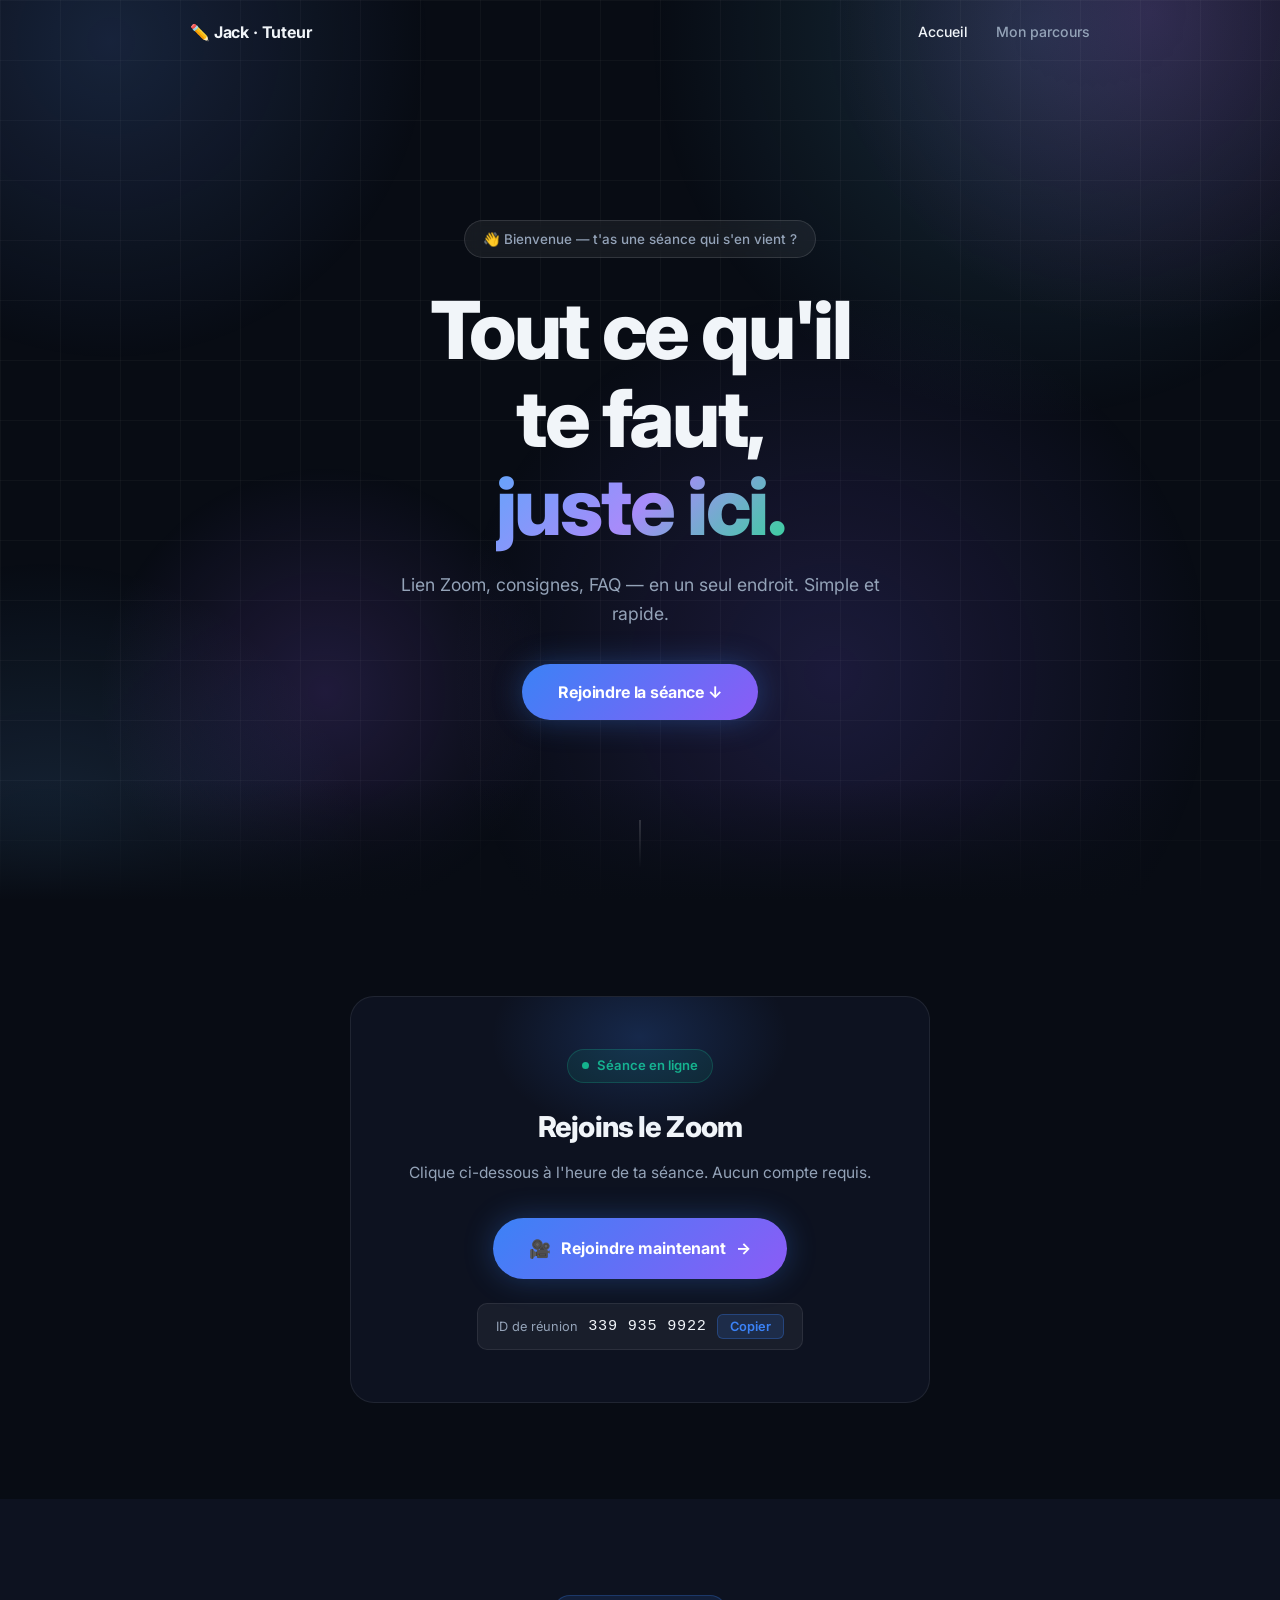
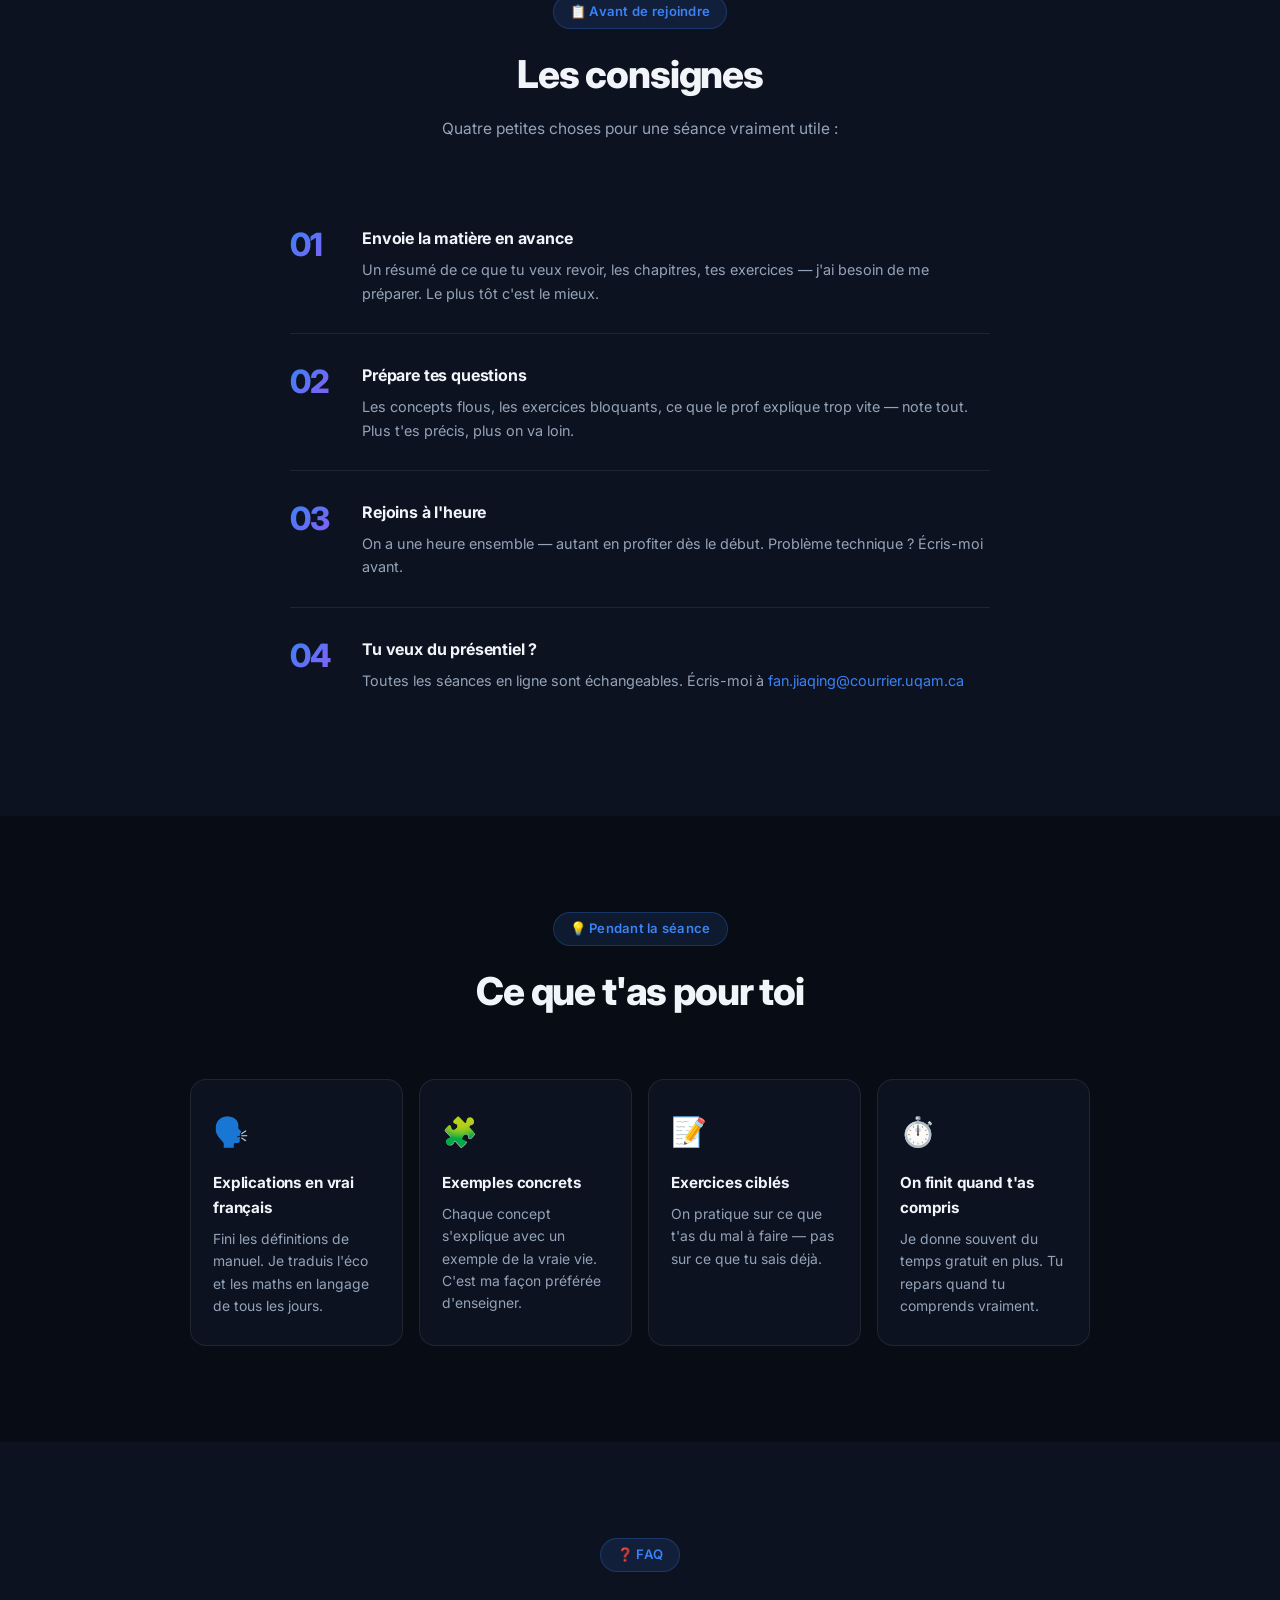
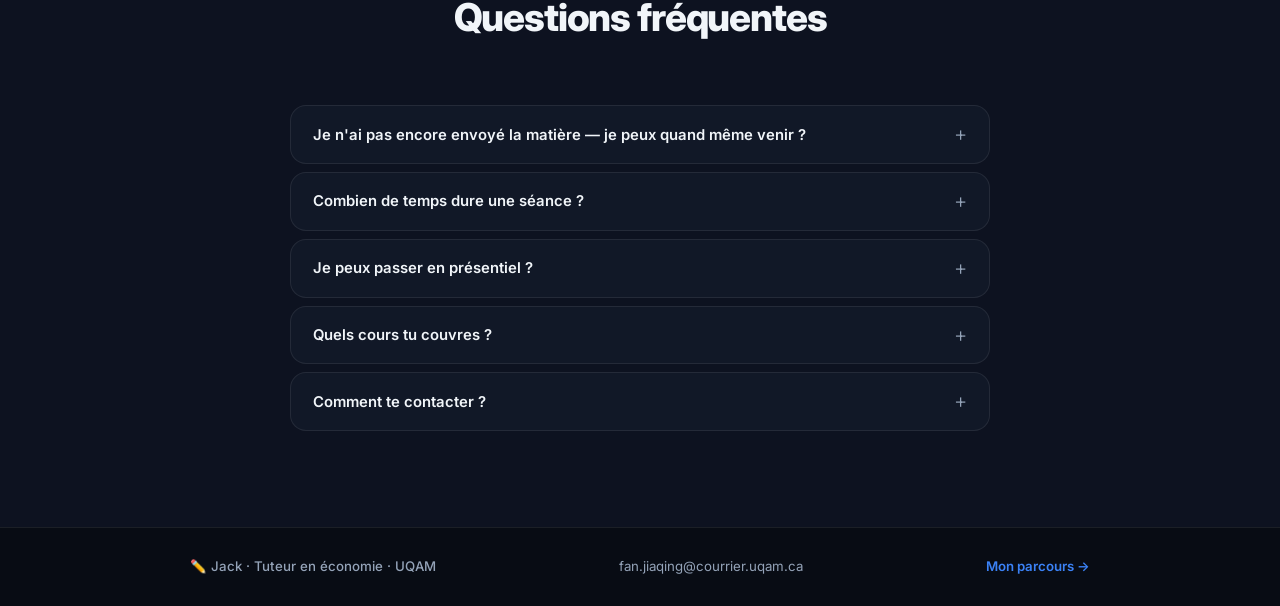
==== commit dab9e77b: "Add files via upload" ====
--- a/index.html
+++ b/index.html
@@ -3,16 +3,16 @@
 <head>
   <meta charset="UTF-8" />
   <meta name="viewport" content="width=device-width, initial-scale=1.0" />
-  <title>Tutorat avec Jack — Accueil</title>
+  <title>Tutorat avec Jack</title>
   <link rel="stylesheet" href="style.css" />
-  <link href="https://fonts.googleapis.com/css2?family=Inter:wght@400;500;600;700&display=swap" rel="stylesheet" />
+  <link href="https://fonts.googleapis.com/css2?family=Inter:wght@400;500;600;700;800&display=swap" rel="stylesheet" />
 </head>
 <body>
 
   <!-- NAVBAR -->
-  <nav>
+  <nav id="navbar">
     <div class="nav-inner">
-      <span class="nav-logo">✏️ Tutorat — Jack</span>
+      <span class="nav-logo">✏️ Jack · Tuteur</span>
       <div class="nav-links">
         <a href="index.html" class="active">Accueil</a>
         <a href="parcours.html">Mon parcours</a>
@@ -22,150 +22,175 @@
 
   <!-- HERO -->
   <section class="hero">
+    <canvas id="bg-canvas"></canvas>
     <div class="hero-inner">
-      <div class="hero-badge">👋 Salut ! Bienvenue sur mon site de tutorat</div>
-      <h1>Prêt pour ta séance ?<br /><span>T'es à la bonne place.</span></h1>
-      <p>Tout ce dont tu as besoin pour rejoindre la séance et bien te préparer est ici. C'est simple, je te guide étape par étape.</p>
-    </div>
-  </section>
-
-  <!-- ZOOM SECTION -->
+      <div class="hero-badge reveal">👋 Bienvenue — t'as une séance qui s'en vient ?</div>
+      <h1 class="reveal">Tout ce qu'il<br/>te faut,<br/><span class="gradient-text">juste ici.</span></h1>
+      <p class="reveal">Lien Zoom, consignes, FAQ — en un seul endroit. Simple et rapide.</p>
+      <a href="#zoom" class="btn-hero reveal">Rejoindre la séance ↓</a>
+    </div>
+    <div class="scroll-hint">
+      <div class="scroll-line"></div>
+    </div>
+  </section>
+
+  <!-- ZOOM -->
   <section class="section" id="zoom">
     <div class="container">
-      <div class="zoom-card">
-        <div class="zoom-icon">🎥</div>
-        <h2>Rejoindre la séance Zoom</h2>
-        <p>Clique sur le bouton ci-dessous à l'heure de ta séance. Pas besoin de compte Zoom.</p>
-        <a href="https://uqam.zoom.us/j/3399359922" target="_blank" class="btn-zoom">Rejoindre le Zoom →</a>
-        <div class="zoom-id">
-          <span>ID de réunion :</span>
-          <code id="zoom-id-text">339 935 9922</code>
-          <button class="copy-btn" onclick="copyZoomId()">📋 Copier</button>
-          <span class="copy-confirm" id="copy-confirm">✅ Copié !</span>
+      <div class="zoom-card reveal">
+        <div class="zoom-glow"></div>
+        <div class="zoom-top">
+          <div class="zoom-pulse">
+            <span class="zoom-dot"></span>
+            <span class="zoom-label">Séance en ligne</span>
+          </div>
+          <h2>Rejoins le Zoom</h2>
+          <p>Clique ci-dessous à l'heure de ta séance. Aucun compte requis.</p>
+        </div>
+        <a href="https://uqam.zoom.us/j/3399359922" target="_blank" class="btn-zoom">
+          <span class="btn-zoom-icon">🎥</span>
+          Rejoindre maintenant
+          <span class="btn-zoom-arrow">→</span>
+        </a>
+        <div class="zoom-id-row">
+          <span class="zoom-id-label">ID de réunion</span>
+          <code>339 935 9922</code>
+          <button class="copy-btn" onclick="copyZoomId()">
+            <span id="copy-text">Copier</span>
+          </button>
         </div>
       </div>
     </div>
   </section>
 
   <!-- CONSIGNES -->
-  <section class="section section-alt" id="consignes">
-    <div class="container">
-      <h2 class="section-title">📋 Consignes avant la séance</h2>
-      <p class="section-sub">Quelques petites choses pour que la séance soit la plus utile possible pour toi :</p>
-
-      <div class="steps">
-        <div class="step">
-          <div class="step-num">1</div>
-          <div class="step-content">
-            <h3>Envoie-moi la matière en avance</h3>
-            <p>Le plus tôt c'est le mieux — j'ai besoin de me préparer pour que la séance soit vraiment efficace. Un résumé de ce que tu veux revoir, les chapitres concernés, tes notes de cours ou tes exercices.</p>
-          </div>
-        </div>
-        <div class="step">
-          <div class="step-num">2</div>
-          <div class="step-content">
+  <section class="section section-dark" id="consignes">
+    <div class="container">
+      <div class="section-header reveal">
+        <div class="tag">📋 Avant de rejoindre</div>
+        <h2>Les consignes</h2>
+        <p>Quatre petites choses pour une séance vraiment utile :</p>
+      </div>
+      <div class="steps reveal">
+        <div class="step">
+          <div class="step-num">01</div>
+          <div class="step-body">
+            <h3>Envoie la matière en avance</h3>
+            <p>Un résumé de ce que tu veux revoir, les chapitres, tes exercices — j'ai besoin de me préparer. Le plus tôt c'est le mieux.</p>
+          </div>
+        </div>
+        <div class="step">
+          <div class="step-num">02</div>
+          <div class="step-body">
             <h3>Prépare tes questions</h3>
-            <p>Les concepts flous, les exercices qui bloquent, les notions que le prof explique trop vite — note tout avant de venir. Plus t'es précis, plus on va loin ensemble.</p>
-          </div>
-        </div>
-        <div class="step">
-          <div class="step-num">3</div>
-          <div class="step-content">
-            <h3>Rejoins le Zoom à l'heure</h3>
-            <p>Sois là à l'heure prévue. On a une heure ensemble — autant en profiter au max dès le début. Si t'as un problème technique, écris-moi avant.</p>
-          </div>
-        </div>
-        <div class="step">
-          <div class="step-num">4</div>
-          <div class="step-content">
-            <h3>Tu veux plutôt en personne ?</h3>
-            <p>Aucun problème — les séances en ligne sont échangeables pour du présentiel. Écris-moi à <a href="mailto:fan.jiaqing@courrier.uqam.ca">fan.jiaqing@courrier.uqam.ca</a> et on arrange ça.</p>
-          </div>
-        </div>
-      </div>
-    </div>
-  </section>
-
-  <!-- CE QUE TU VAS VIVRE -->
+            <p>Les concepts flous, les exercices bloquants, ce que le prof explique trop vite — note tout. Plus t'es précis, plus on va loin.</p>
+          </div>
+        </div>
+        <div class="step">
+          <div class="step-num">03</div>
+          <div class="step-body">
+            <h3>Rejoins à l'heure</h3>
+            <p>On a une heure ensemble — autant en profiter dès le début. Problème technique ? Écris-moi avant.</p>
+          </div>
+        </div>
+        <div class="step">
+          <div class="step-num">04</div>
+          <div class="step-body">
+            <h3>Tu veux du présentiel ?</h3>
+            <p>Toutes les séances en ligne sont échangeables. Écris-moi à <a href="mailto:fan.jiaqing@courrier.uqam.ca">fan.jiaqing@courrier.uqam.ca</a></p>
+          </div>
+        </div>
+      </div>
+    </div>
+  </section>
+
+  <!-- PENDANT LA SÉANCE -->
   <section class="section" id="seance">
     <div class="container">
-      <h2 class="section-title">💡 Pendant la séance</h2>
-      <p class="section-sub">Voilà comment ça se passe :</p>
-
-      <div class="cards-grid">
-        <div class="info-card">
+      <div class="section-header reveal">
+        <div class="tag">💡 Pendant la séance</div>
+        <h2>Ce que t'as pour toi</h2>
+      </div>
+      <div class="cards-grid reveal">
+        <div class="card">
+          <div class="card-glow card-glow-blue"></div>
           <div class="card-icon">🗣️</div>
-          <h3>Des explications en vrai français</h3>
-          <p>Fini les définitions de manuel que personne comprend. Je traduis les concepts économiques et mathématiques en langage de tous les jours.</p>
-        </div>
-        <div class="info-card">
+          <h3>Explications en vrai français</h3>
+          <p>Fini les définitions de manuel. Je traduis l'éco et les maths en langage de tous les jours.</p>
+        </div>
+        <div class="card">
+          <div class="card-glow card-glow-purple"></div>
           <div class="card-icon">🧩</div>
-          <h3>Des exemples concrets</h3>
-          <p>Chaque concept s'explique mieux avec un exemple de la vraie vie. C'est ma façon préférée d'enseigner.</p>
-        </div>
-        <div class="info-card">
+          <h3>Exemples concrets</h3>
+          <p>Chaque concept s'explique avec un exemple de la vraie vie. C'est ma façon préférée d'enseigner.</p>
+        </div>
+        <div class="card">
+          <div class="card-glow card-glow-green"></div>
           <div class="card-icon">📝</div>
-          <h3>Des exercices supplémentaires</h3>
-          <p>Si on a le temps, on pratique avec des exercices ciblés sur ce que t'as du mal à faire.</p>
-        </div>
-        <div class="info-card">
+          <h3>Exercices ciblés</h3>
+          <p>On pratique sur ce que t'as du mal à faire — pas sur ce que tu sais déjà.</p>
+        </div>
+        <div class="card">
+          <div class="card-glow card-glow-orange"></div>
           <div class="card-icon">⏱️</div>
           <h3>On finit quand t'as compris</h3>
-          <p>Je donne souvent du temps supplémentaire gratuit. L'objectif c'est que tu repars en ayant vraiment compris — pas juste vu la matière.</p>
+          <p>Je donne souvent du temps gratuit en plus. Tu repars quand tu comprends vraiment.</p>
         </div>
       </div>
     </div>
   </section>
 
   <!-- FAQ -->
-  <section class="section section-alt" id="faq">
-    <div class="container">
-      <h2 class="section-title">❓ Questions fréquentes</h2>
-
-      <div class="faq-list">
-        <div class="faq-item">
-          <button class="faq-question" onclick="toggleFaq(this)">
-            Je n'ai pas encore envoyé la matière, est-ce que je peux quand même venir ?
-            <span class="faq-arrow">▼</span>
-          </button>
-          <div class="faq-answer">
-            <p>Oui, mais la séance sera moins efficace. Envoie-moi au moins un résumé rapide par email avant qu'on commence — même 30 minutes avant c'est mieux que rien !</p>
-          </div>
-        </div>
-        <div class="faq-item">
-          <button class="faq-question" onclick="toggleFaq(this)">
+  <section class="section section-dark" id="faq">
+    <div class="container">
+      <div class="section-header reveal">
+        <div class="tag">❓ FAQ</div>
+        <h2>Questions fréquentes</h2>
+      </div>
+      <div class="faq-list reveal">
+        <div class="faq-item">
+          <button class="faq-q" onclick="toggleFaq(this)">
+            Je n'ai pas encore envoyé la matière — je peux quand même venir ?
+            <span class="faq-icon">+</span>
+          </button>
+          <div class="faq-a">
+            <p>Oui, mais la séance sera moins efficace. Envoie-moi au moins un résumé rapide avant — même 30 minutes avant c'est mieux que rien.</p>
+          </div>
+        </div>
+        <div class="faq-item">
+          <button class="faq-q" onclick="toggleFaq(this)">
             Combien de temps dure une séance ?
-            <span class="faq-arrow">▼</span>
-          </button>
-          <div class="faq-answer">
-            <p>Une heure de base. Mais si on n'a pas fini et que t'as encore des questions, je reste souvent plus longtemps sans frais supplémentaires.</p>
-          </div>
-        </div>
-        <div class="faq-item">
-          <button class="faq-question" onclick="toggleFaq(this)">
-            Est-ce que je peux passer en présentiel ?
-            <span class="faq-arrow">▼</span>
-          </button>
-          <div class="faq-answer">
-            <p>Absolument. Écris-moi à <a href="mailto:fan.jiaqing@courrier.uqam.ca">fan.jiaqing@courrier.uqam.ca</a> et on organise ça ensemble.</p>
-          </div>
-        </div>
-        <div class="faq-item">
-          <button class="faq-question" onclick="toggleFaq(this)">
-            Quels cours est-ce que tu couvres ?
-            <span class="faq-arrow">▼</span>
-          </button>
-          <div class="faq-answer">
-            <p>Microéconomie (ECO1013, ECO1023, ECO2013), Macroéconomie (ECO1301, ECO2401, ECO3013), Statistiques & Économétrie (ECO2273), et Finance (FIN3500).</p>
-          </div>
-        </div>
-        <div class="faq-item">
-          <button class="faq-question" onclick="toggleFaq(this)">
+            <span class="faq-icon">+</span>
+          </button>
+          <div class="faq-a">
+            <p>Une heure de base. Si on n'a pas fini et t'as encore des questions, je reste souvent plus longtemps sans frais supplémentaires.</p>
+          </div>
+        </div>
+        <div class="faq-item">
+          <button class="faq-q" onclick="toggleFaq(this)">
+            Je peux passer en présentiel ?
+            <span class="faq-icon">+</span>
+          </button>
+          <div class="faq-a">
+            <p>Absolument. Écris-moi à <a href="mailto:fan.jiaqing@courrier.uqam.ca">fan.jiaqing@courrier.uqam.ca</a> et on organise ça.</p>
+          </div>
+        </div>
+        <div class="faq-item">
+          <button class="faq-q" onclick="toggleFaq(this)">
+            Quels cours tu couvres ?
+            <span class="faq-icon">+</span>
+          </button>
+          <div class="faq-a">
+            <p>Microéconomie (ECO1013, ECO1023, ECO2013), Macroéconomie (ECO1301, ECO2401, ECO3013), Statistiques & Économétrie (ECO2273), Finance (FIN3500).</p>
+          </div>
+        </div>
+        <div class="faq-item">
+          <button class="faq-q" onclick="toggleFaq(this)">
             Comment te contacter ?
-            <span class="faq-arrow">▼</span>
-          </button>
-          <div class="faq-answer">
-            <p>Par email : <a href="mailto:fan.jiaqing@courrier.uqam.ca">fan.jiaqing@courrier.uqam.ca</a>. Je réponds généralement dans la journée.</p>
+            <span class="faq-icon">+</span>
+          </button>
+          <div class="faq-a">
+            <p>Par email : <a href="mailto:fan.jiaqing@courrier.uqam.ca">fan.jiaqing@courrier.uqam.ca</a> — je réponds dans la journée.</p>
           </div>
         </div>
       </div>
@@ -174,16 +199,75 @@
 
   <!-- FOOTER -->
   <footer>
-    <p>Jack Fan · Tuteur en économie · UQAM · <a href="mailto:fan.jiaqing@courrier.uqam.ca">fan.jiaqing@courrier.uqam.ca</a></p>
+    <div class="footer-inner">
+      <span class="footer-logo">✏️ Jack · Tuteur en économie · UQAM</span>
+      <a href="mailto:fan.jiaqing@courrier.uqam.ca" class="footer-email">fan.jiaqing@courrier.uqam.ca</a>
+      <a href="parcours.html" class="footer-link">Mon parcours →</a>
+    </div>
   </footer>
 
   <script>
+    // ─── Canvas animated background ───
+    const canvas = document.getElementById('bg-canvas');
+    const ctx = canvas.getContext('2d');
+    let W, H, blobs;
+
+    function initCanvas() {
+      W = canvas.width = canvas.offsetWidth;
+      H = canvas.height = canvas.offsetHeight;
+      blobs = Array.from({length: 6}, (_, i) => ({
+        x: Math.random() * W,
+        y: Math.random() * H,
+        r: 200 + Math.random() * 200,
+        dx: (Math.random() - 0.5) * 0.4,
+        dy: (Math.random() - 0.5) * 0.4,
+        hue: [220, 250, 200, 280, 210, 260][i],
+      }));
+    }
+
+    function drawCanvas() {
+      ctx.clearRect(0, 0, W, H);
+      blobs.forEach(b => {
+        b.x += b.dx; b.y += b.dy;
+        if (b.x < -b.r) b.x = W + b.r;
+        if (b.x > W + b.r) b.x = -b.r;
+        if (b.y < -b.r) b.y = H + b.r;
+        if (b.y > H + b.r) b.y = -b.r;
+        const g = ctx.createRadialGradient(b.x, b.y, 0, b.x, b.y, b.r);
+        g.addColorStop(0, `hsla(${b.hue}, 80%, 65%, 0.18)`);
+        g.addColorStop(1, `hsla(${b.hue}, 80%, 65%, 0)`);
+        ctx.fillStyle = g;
+        ctx.beginPath();
+        ctx.arc(b.x, b.y, b.r, 0, Math.PI * 2);
+        ctx.fill();
+      });
+      requestAnimationFrame(drawCanvas);
+    }
+
+    initCanvas();
+    drawCanvas();
+    window.addEventListener('resize', initCanvas);
+
+    // ─── Navbar scroll ───
+    window.addEventListener('scroll', () => {
+      document.getElementById('navbar').classList.toggle('scrolled', window.scrollY > 40);
+    });
+
+    // ─── Reveal on scroll ───
+    const observer = new IntersectionObserver((entries) => {
+      entries.forEach(e => { if (e.isIntersecting) e.target.classList.add('visible'); });
+    }, { threshold: 0.12 });
+    document.querySelectorAll('.reveal').forEach(el => observer.observe(el));
+
+    // ─── Copy Zoom ID ───
     function copyZoomId() {
       navigator.clipboard.writeText('3399359922');
-      document.getElementById('copy-confirm').style.opacity = '1';
-      setTimeout(() => { document.getElementById('copy-confirm').style.opacity = '0'; }, 2000);
-    }
-
+      const btn = document.getElementById('copy-text');
+      btn.textContent = '✅ Copié';
+      setTimeout(() => btn.textContent = 'Copier', 2000);
+    }
+
+    // ─── FAQ ───
     function toggleFaq(btn) {
       const item = btn.parentElement;
       const isOpen = item.classList.contains('open');
@@ -191,6 +275,5 @@
       if (!isOpen) item.classList.add('open');
     }
   </script>
-
 </body>
 </html>
--- a/style.css
+++ b/style.css
@@ -1,47 +1,55 @@
-/* ===== RESET & BASE ===== */
+/* ===== RESET ===== */
 *, *::before, *::after { box-sizing: border-box; margin: 0; padding: 0; }
 
 :root {
-  --blue: #2563eb;
-  --blue-dark: #1d4ed8;
-  --blue-light: #eff6ff;
+  --blue: #3b82f6;
+  --blue-dark: #2563eb;
+  --purple: #8b5cf6;
   --green: #10b981;
-  --text: #1e293b;
-  --text-light: #64748b;
-  --border: #e2e8f0;
-  --bg: #ffffff;
-  --bg-alt: #f8fafc;
-  --radius: 14px;
-  --shadow: 0 4px 24px rgba(0,0,0,0.07);
+  --orange: #f59e0b;
+  --text: #f1f5f9;
+  --text-dim: #94a3b8;
+  --bg: #080c14;
+  --bg2: #0d1220;
+  --bg3: #111827;
+  --border: rgba(255,255,255,0.08);
+  --radius: 16px;
+  --glow-blue: 0 0 40px rgba(59,130,246,0.25);
 }
 
 html { scroll-behavior: smooth; }
 
 body {
   font-family: 'Inter', sans-serif;
+  background: var(--bg);
   color: var(--text);
-  background: var(--bg);
   line-height: 1.65;
+  overflow-x: hidden;
 }
 
 a { text-decoration: none; color: var(--blue); }
-a:hover { text-decoration: underline; }
+a:hover { opacity: 0.8; }
 
 /* ===== NAVBAR ===== */
 nav {
-  position: sticky;
-  top: 0;
-  z-index: 100;
-  background: rgba(255,255,255,0.93);
-  backdrop-filter: blur(12px);
-  border-bottom: 1px solid var(--border);
+  position: fixed;
+  top: 0; left: 0; right: 0;
+  z-index: 200;
+  padding: 0 24px;
+  transition: background 0.3s, border-color 0.3s;
+  border-bottom: 1px solid transparent;
+}
+
+nav.scrolled {
+  background: rgba(8,12,20,0.85);
+  backdrop-filter: blur(20px);
+  border-color: var(--border);
 }
 
 .nav-inner {
   max-width: 900px;
   margin: 0 auto;
-  padding: 0 24px;
-  height: 60px;
+  height: 64px;
   display: flex;
   align-items: center;
   justify-content: space-between;
@@ -51,295 +59,407 @@
   font-weight: 700;
   font-size: 1rem;
   color: var(--text);
-}
-
-.nav-links {
-  display: flex;
-  align-items: center;
-  gap: 24px;
-}
+  letter-spacing: -0.01em;
+}
+
+.nav-links { display: flex; align-items: center; gap: 28px; }
 
 .nav-links a {
-  font-size: 0.9rem;
+  font-size: 0.88rem;
   font-weight: 500;
-  color: var(--text-light);
+  color: var(--text-dim);
   transition: color 0.2s;
-  text-decoration: none;
 }
 
 .nav-links a:hover,
-.nav-links a.active {
-  color: var(--blue);
-}
-
-/* ===== BUTTONS ===== */
-.btn-primary {
-  display: inline-block;
-  background: var(--blue);
-  color: white !important;
-  padding: 13px 28px;
-  border-radius: 8px;
-  font-weight: 600;
-  font-size: 0.95rem;
-  transition: background 0.2s, transform 0.1s;
-  text-decoration: none;
-}
-
-.btn-primary:hover {
-  background: var(--blue-dark);
-  transform: translateY(-1px);
-  text-decoration: none;
-}
-
-.btn-outline {
-  display: inline-block;
-  border: 2px solid var(--blue);
-  color: var(--blue) !important;
-  padding: 10px 22px;
-  border-radius: 8px;
-  font-weight: 600;
-  font-size: 0.9rem;
-  transition: background 0.2s, color 0.2s;
-  text-decoration: none;
-  margin-top: 8px;
-}
-
-.btn-outline:hover {
-  background: var(--blue);
-  color: white !important;
-  text-decoration: none;
-}
+.nav-links a.active { color: var(--text); opacity: 1; }
 
 /* ===== HERO ===== */
 .hero {
-  background: linear-gradient(135deg, #eff6ff 0%, #f0fdf4 60%, #f8fafc 100%);
-  padding: 90px 24px 72px;
+  position: relative;
+  min-height: 100vh;
+  display: flex;
+  flex-direction: column;
+  align-items: center;
+  justify-content: center;
   text-align: center;
-}
-
-.hero-small {
-  padding: 64px 24px 52px;
+  overflow: hidden;
+  padding: 120px 24px 80px;
+}
+
+.hero-small { min-height: 60vh; }
+
+#bg-canvas {
+  position: absolute;
+  inset: 0;
+  width: 100%;
+  height: 100%;
+  z-index: 0;
+}
+
+/* Dark grid overlay */
+.hero::before {
+  content: '';
+  position: absolute;
+  inset: 0;
+  background-image:
+    linear-gradient(rgba(255,255,255,0.03) 1px, transparent 1px),
+    linear-gradient(90deg, rgba(255,255,255,0.03) 1px, transparent 1px);
+  background-size: 60px 60px;
+  z-index: 1;
+}
+
+/* bottom fade */
+.hero::after {
+  content: '';
+  position: absolute;
+  bottom: 0; left: 0; right: 0;
+  height: 120px;
+  background: linear-gradient(to bottom, transparent, var(--bg));
+  z-index: 2;
 }
 
 .hero-inner {
+  position: relative;
+  z-index: 3;
   max-width: 680px;
-  margin: 0 auto;
 }
 
 .hero-badge {
   display: inline-block;
-  background: white;
-  border: 1px solid var(--border);
+  background: rgba(255,255,255,0.06);
+  border: 1px solid rgba(255,255,255,0.12);
   border-radius: 999px;
-  padding: 6px 18px;
-  font-size: 0.85rem;
+  padding: 7px 18px;
+  font-size: 0.84rem;
   font-weight: 500;
-  color: var(--text-light);
-  margin-bottom: 22px;
-  box-shadow: var(--shadow);
+  color: var(--text-dim);
+  margin-bottom: 28px;
+  backdrop-filter: blur(8px);
 }
 
 .hero h1 {
-  font-size: clamp(1.9rem, 5vw, 2.8rem);
-  font-weight: 700;
-  line-height: 1.2;
-  margin-bottom: 18px;
-}
-
-.hero h1 span { color: var(--blue); }
+  font-size: clamp(2.8rem, 8vw, 5rem);
+  font-weight: 800;
+  line-height: 1.1;
+  letter-spacing: -0.03em;
+  margin-bottom: 20px;
+}
+
+.gradient-text {
+  background: linear-gradient(135deg, #60a5fa, #a78bfa, #34d399);
+  -webkit-background-clip: text;
+  -webkit-text-fill-color: transparent;
+  background-clip: text;
+}
 
 .hero p {
-  font-size: 1.05rem;
-  color: var(--text-light);
-  max-width: 520px;
+  font-size: 1.1rem;
+  color: var(--text-dim);
+  max-width: 480px;
+  margin: 0 auto 36px;
+}
+
+.btn-hero {
+  display: inline-block;
+  background: linear-gradient(135deg, var(--blue), var(--purple));
+  color: white !important;
+  padding: 15px 36px;
+  border-radius: 999px;
+  font-weight: 700;
+  font-size: 1rem;
+  letter-spacing: -0.01em;
+  transition: transform 0.2s, box-shadow 0.2s;
+  box-shadow: 0 0 30px rgba(59,130,246,0.35);
+}
+
+.btn-hero:hover {
+  transform: translateY(-2px) scale(1.03);
+  box-shadow: 0 0 50px rgba(59,130,246,0.5);
+  opacity: 1;
+}
+
+.scroll-hint {
+  position: absolute;
+  bottom: 32px;
+  left: 50%;
+  transform: translateX(-50%);
+  z-index: 3;
+}
+
+.scroll-line {
+  width: 1px;
+  height: 48px;
+  background: linear-gradient(to bottom, rgba(255,255,255,0.3), transparent);
   margin: 0 auto;
+  animation: scrollPulse 2s ease-in-out infinite;
+}
+
+@keyframes scrollPulse {
+  0%, 100% { opacity: 0.3; transform: scaleY(1); }
+  50% { opacity: 1; transform: scaleY(1.15); }
+}
+
+/* ===== REVEAL ===== */
+.reveal {
+  opacity: 0;
+  transform: translateY(28px);
+  transition: opacity 0.6s ease, transform 0.6s ease;
+}
+.reveal.visible {
+  opacity: 1;
+  transform: none;
 }
 
 /* ===== SECTIONS ===== */
-.section { padding: 72px 24px; }
-.section-alt { background: var(--bg-alt); }
-
-.container {
-  max-width: 900px;
-  margin: 0 auto;
-}
-
-.section-title {
-  font-size: clamp(1.3rem, 3vw, 1.8rem);
-  font-weight: 700;
+.section { padding: 96px 24px; }
+.section-dark { background: var(--bg2); }
+
+.container { max-width: 900px; margin: 0 auto; }
+
+.section-header {
   text-align: center;
-  margin-bottom: 8px;
-}
-
-.section-sub {
-  text-align: center;
-  color: var(--text-light);
-  margin-bottom: 44px;
+  margin-bottom: 56px;
+}
+
+.tag {
+  display: inline-block;
+  background: rgba(59,130,246,0.12);
+  border: 1px solid rgba(59,130,246,0.25);
+  color: var(--blue);
+  border-radius: 999px;
+  padding: 5px 16px;
+  font-size: 0.82rem;
+  font-weight: 600;
+  margin-bottom: 14px;
+  letter-spacing: 0.02em;
+}
+
+.section-header h2 {
+  font-size: clamp(1.6rem, 4vw, 2.4rem);
+  font-weight: 800;
+  letter-spacing: -0.03em;
+  margin-bottom: 10px;
+}
+
+.section-header p {
+  color: var(--text-dim);
   font-size: 0.97rem;
 }
 
 /* ===== ZOOM CARD ===== */
 .zoom-card {
-  background: linear-gradient(135deg, #1d4ed8, #2563eb);
-  border-radius: 20px;
-  padding: 48px 40px;
+  position: relative;
+  background: var(--bg2);
+  border: 1px solid var(--border);
+  border-radius: 24px;
+  padding: 52px 48px;
   text-align: center;
-  color: white;
-  box-shadow: 0 12px 48px rgba(37, 99, 235, 0.3);
-}
-
-.zoom-icon { font-size: 3rem; margin-bottom: 16px; }
+  overflow: hidden;
+  max-width: 580px;
+  margin: 0 auto;
+}
+
+.zoom-glow {
+  position: absolute;
+  top: -60px; left: 50%;
+  transform: translateX(-50%);
+  width: 300px; height: 200px;
+  background: radial-gradient(ellipse, rgba(59,130,246,0.2) 0%, transparent 70%);
+  pointer-events: none;
+}
+
+.zoom-top { margin-bottom: 32px; }
+
+.zoom-pulse {
+  display: inline-flex;
+  align-items: center;
+  gap: 8px;
+  background: rgba(16,185,129,0.1);
+  border: 1px solid rgba(16,185,129,0.25);
+  border-radius: 999px;
+  padding: 5px 14px;
+  font-size: 0.82rem;
+  color: var(--green);
+  font-weight: 600;
+  margin-bottom: 20px;
+}
+
+.zoom-dot {
+  width: 7px; height: 7px;
+  background: var(--green);
+  border-radius: 50%;
+  animation: pulse 1.8s ease-in-out infinite;
+}
+
+@keyframes pulse {
+  0%, 100% { opacity: 1; transform: scale(1); }
+  50% { opacity: 0.4; transform: scale(0.7); }
+}
+
+.zoom-label { font-size: 0.82rem; }
 
 .zoom-card h2 {
-  font-size: 1.6rem;
-  font-weight: 700;
+  font-size: 1.8rem;
+  font-weight: 800;
+  letter-spacing: -0.03em;
   margin-bottom: 10px;
-  color: white;
-}
-
-.zoom-card p {
-  opacity: 0.85;
-  margin-bottom: 28px;
-  font-size: 1rem;
-}
+}
+
+.zoom-card p { color: var(--text-dim); font-size: 0.97rem; }
 
 .btn-zoom {
-  display: inline-block;
-  background: white;
-  color: var(--blue) !important;
-  padding: 14px 32px;
-  border-radius: 10px;
+  display: inline-flex;
+  align-items: center;
+  gap: 10px;
+  background: linear-gradient(135deg, var(--blue), var(--purple));
+  color: white !important;
+  padding: 16px 36px;
+  border-radius: 999px;
   font-weight: 700;
   font-size: 1rem;
   transition: transform 0.2s, box-shadow 0.2s;
-  text-decoration: none;
+  box-shadow: 0 0 30px rgba(59,130,246,0.3);
   margin-bottom: 24px;
 }
 
 .btn-zoom:hover {
-  transform: translateY(-2px);
-  box-shadow: 0 8px 24px rgba(0,0,0,0.15);
-  text-decoration: none;
-}
-
-.zoom-id {
-  display: flex;
+  transform: translateY(-2px) scale(1.02);
+  box-shadow: 0 0 50px rgba(59,130,246,0.5);
+  opacity: 1;
+}
+
+.btn-zoom-icon { font-size: 1.1rem; }
+.btn-zoom-arrow { transition: transform 0.2s; }
+.btn-zoom:hover .btn-zoom-arrow { transform: translateX(4px); }
+
+.zoom-id-row {
+  display: inline-flex;
   align-items: center;
-  justify-content: center;
   gap: 10px;
-  flex-wrap: wrap;
-  font-size: 0.9rem;
-  opacity: 0.9;
-}
-
-.zoom-id code {
-  background: rgba(255,255,255,0.15);
+  background: rgba(255,255,255,0.05);
+  border: 1px solid var(--border);
+  border-radius: 10px;
+  padding: 10px 18px;
+  font-size: 0.88rem;
+  color: var(--text-dim);
+}
+
+.zoom-id-label { font-size: 0.8rem; color: var(--text-dim); }
+
+.zoom-id-row code {
+  font-family: 'Courier New', monospace;
+  color: var(--text);
+  font-size: 0.95rem;
+  letter-spacing: 0.05em;
+}
+
+.copy-btn {
+  background: rgba(59,130,246,0.15);
+  border: 1px solid rgba(59,130,246,0.3);
+  color: var(--blue);
+  border-radius: 6px;
   padding: 4px 12px;
-  border-radius: 6px;
-  font-size: 1rem;
-  letter-spacing: 0.05em;
-}
-
-.copy-btn {
-  background: rgba(255,255,255,0.2);
-  color: white;
-  border: none;
-  padding: 5px 12px;
-  border-radius: 6px;
-  font-size: 0.82rem;
+  font-size: 0.8rem;
+  font-family: inherit;
+  font-weight: 600;
   cursor: pointer;
   transition: background 0.2s;
-  font-family: inherit;
-}
-
-.copy-btn:hover { background: rgba(255,255,255,0.3); }
-
-.copy-confirm {
-  font-size: 0.82rem;
-  color: #86efac;
-  opacity: 0;
-  transition: opacity 0.3s;
-}
+}
+
+.copy-btn:hover { background: rgba(59,130,246,0.25); }
 
 /* ===== STEPS ===== */
 .steps {
   display: flex;
   flex-direction: column;
   gap: 0;
+  max-width: 700px;
+  margin: 0 auto;
 }
 
 .step {
   display: flex;
-  gap: 20px;
+  gap: 24px;
+  align-items: flex-start;
   padding: 28px 0;
   border-bottom: 1px solid var(--border);
-  align-items: flex-start;
+  transition: background 0.2s;
 }
 
 .step:last-child { border-bottom: none; }
 
 .step-num {
-  min-width: 40px;
-  height: 40px;
-  background: var(--blue);
-  color: white;
-  border-radius: 50%;
-  display: flex;
-  align-items: center;
-  justify-content: center;
-  font-weight: 700;
+  font-size: 2rem;
+  font-weight: 800;
+  background: linear-gradient(135deg, var(--blue), var(--purple));
+  -webkit-background-clip: text;
+  -webkit-text-fill-color: transparent;
+  background-clip: text;
+  min-width: 48px;
+  line-height: 1;
+  margin-top: 4px;
+  letter-spacing: -0.03em;
+}
+
+.step-body h3 {
   font-size: 1rem;
-  flex-shrink: 0;
-  margin-top: 2px;
-}
-
-.step-content h3 {
-  font-size: 1rem;
-  font-weight: 600;
+  font-weight: 700;
   margin-bottom: 6px;
-}
-
-.step-content p {
-  font-size: 0.92rem;
-  color: var(--text-light);
-  line-height: 1.65;
-}
-
-.step-content a { color: var(--blue); }
-
-/* ===== INFO CARDS ===== */
+  letter-spacing: -0.01em;
+}
+
+.step-body p { font-size: 0.9rem; color: var(--text-dim); line-height: 1.65; }
+.step-body a { color: var(--blue); }
+
+/* ===== CARDS ===== */
 .cards-grid {
   display: grid;
   grid-template-columns: repeat(auto-fit, minmax(200px, 1fr));
-  gap: 20px;
-}
-
-.info-card {
-  background: var(--bg-alt);
+  gap: 16px;
+}
+
+.card {
+  position: relative;
+  background: var(--bg2);
   border: 1px solid var(--border);
   border-radius: var(--radius);
   padding: 28px 22px;
-  transition: transform 0.2s, box-shadow 0.2s;
-}
-
-.info-card:hover {
-  transform: translateY(-3px);
-  box-shadow: var(--shadow);
-}
-
-.card-icon { font-size: 1.8rem; margin-bottom: 12px; }
-
-.info-card h3 {
+  overflow: hidden;
+  transition: transform 0.25s, border-color 0.25s;
+}
+
+.card:hover {
+  transform: translateY(-4px);
+  border-color: rgba(255,255,255,0.15);
+}
+
+.card-glow {
+  position: absolute;
+  top: -40px; left: -40px;
+  width: 140px; height: 140px;
+  border-radius: 50%;
+  filter: blur(40px);
+  opacity: 0;
+  transition: opacity 0.3s;
+}
+
+.card:hover .card-glow { opacity: 1; }
+.card-glow-blue { background: rgba(59,130,246,0.4); }
+.card-glow-purple { background: rgba(139,92,246,0.4); }
+.card-glow-green { background: rgba(16,185,129,0.4); }
+.card-glow-orange { background: rgba(245,158,11,0.4); }
+
+.card-icon { font-size: 1.8rem; margin-bottom: 14px; }
+
+.card h3 {
   font-size: 0.95rem;
-  font-weight: 600;
+  font-weight: 700;
   margin-bottom: 8px;
-}
-
-.info-card p {
-  font-size: 0.88rem;
-  color: var(--text-light);
-  line-height: 1.6;
-}
+  letter-spacing: -0.01em;
+}
+
+.card p { font-size: 0.87rem; color: var(--text-dim); line-height: 1.6; }
 
 /* ===== FAQ ===== */
 .faq-list {
@@ -351,19 +471,22 @@
 }
 
 .faq-item {
-  background: white;
+  background: var(--bg3);
   border: 1px solid var(--border);
   border-radius: var(--radius);
   overflow: hidden;
-}
-
-.faq-question {
+  transition: border-color 0.2s;
+}
+
+.faq-item.open { border-color: rgba(59,130,246,0.4); }
+
+.faq-q {
   width: 100%;
   background: none;
   border: none;
   padding: 18px 22px;
   font-family: inherit;
-  font-size: 0.95rem;
+  font-size: 0.93rem;
   font-weight: 600;
   color: var(--text);
   cursor: pointer;
@@ -371,88 +494,132 @@
   display: flex;
   justify-content: space-between;
   align-items: center;
-  gap: 12px;
-  transition: background 0.15s;
-}
-
-.faq-question:hover { background: var(--bg-alt); }
-
-.faq-arrow {
-  font-size: 0.75rem;
-  color: var(--text-light);
-  transition: transform 0.25s;
+  gap: 16px;
+}
+
+.faq-icon {
+  font-size: 1.3rem;
+  font-weight: 300;
+  color: var(--text-dim);
+  transition: transform 0.3s;
   flex-shrink: 0;
-}
-
-.faq-answer {
+  line-height: 1;
+}
+
+.faq-item.open .faq-icon { transform: rotate(45deg); color: var(--blue); }
+
+.faq-a {
   max-height: 0;
   overflow: hidden;
-  transition: max-height 0.3s ease, padding 0.3s;
-}
-
-.faq-answer p {
+  transition: max-height 0.35s ease, padding 0.25s;
+}
+
+.faq-a p {
   padding: 0 22px 18px;
-  font-size: 0.92rem;
-  color: var(--text-light);
+  font-size: 0.9rem;
+  color: var(--text-dim);
   line-height: 1.65;
 }
 
-.faq-item.open .faq-arrow { transform: rotate(180deg); }
-.faq-item.open .faq-answer { max-height: 200px; }
-
-/* ===== PARCOURS PAGE ===== */
-.bio-layout {
+.faq-a a { color: var(--blue); }
+
+.faq-item.open .faq-a { max-height: 180px; }
+
+/* ===== BIO — PARCOURS PAGE ===== */
+.bio-grid {
   display: grid;
-  grid-template-columns: 260px 1fr;
+  grid-template-columns: 220px 1fr;
   gap: 48px;
   align-items: start;
 }
 
+.bio-sidebar {
+  display: flex;
+  flex-direction: column;
+  gap: 12px;
+  position: sticky;
+  top: 84px;
+}
+
 .bio-card {
-  background: var(--bg-alt);
+  background: var(--bg2);
   border: 1px solid var(--border);
   border-radius: var(--radius);
-  padding: 32px 24px;
+  padding: 28px 20px;
   text-align: center;
-  position: sticky;
-  top: 80px;
-}
-
-.bio-avatar {
-  font-size: 3.5rem;
+}
+
+.bio-avatar { font-size: 3rem; margin-bottom: 12px; }
+
+.bio-card h2 {
+  font-size: 1.1rem;
+  font-weight: 700;
+  margin-bottom: 6px;
+  letter-spacing: -0.02em;
+}
+
+.bio-card p {
+  font-size: 0.8rem;
+  color: var(--text-dim);
+  line-height: 1.5;
   margin-bottom: 14px;
 }
 
-.bio-card h2 {
-  font-size: 1.2rem;
-  font-weight: 700;
-  margin-bottom: 6px;
-}
-
-.bio-title {
+.btn-outline {
+  display: inline-block;
+  border: 1px solid var(--border);
+  color: var(--text-dim) !important;
+  padding: 8px 18px;
+  border-radius: 8px;
   font-size: 0.82rem;
-  color: var(--text-light);
-  line-height: 1.5;
-}
-
-.bio-content {
+  font-weight: 600;
+  transition: border-color 0.2s, color 0.2s;
+}
+
+.btn-outline:hover {
+  border-color: var(--blue);
+  color: var(--blue) !important;
+  opacity: 1;
+}
+
+.stat-card {
+  background: var(--bg2);
+  border: 1px solid var(--border);
+  border-radius: var(--radius);
+  padding: 18px;
+  text-align: center;
+}
+
+.stat-num {
+  font-size: 2rem;
+  font-weight: 800;
+  background: linear-gradient(135deg, var(--blue), var(--purple));
+  -webkit-background-clip: text;
+  -webkit-text-fill-color: transparent;
+  background-clip: text;
+  letter-spacing: -0.04em;
+}
+
+.stat-label { font-size: 0.78rem; color: var(--text-dim); margin-top: 2px; }
+
+.bio-main {
   display: flex;
   flex-direction: column;
-  gap: 32px;
+  gap: 36px;
 }
 
 .bio-block h3 {
   font-size: 1rem;
-  font-weight: 600;
+  font-weight: 700;
   margin-bottom: 10px;
-  color: var(--text);
+  letter-spacing: -0.01em;
 }
 
 .bio-block p {
-  font-size: 0.95rem;
-  color: var(--text-light);
+  font-size: 0.93rem;
+  color: var(--text-dim);
   line-height: 1.7;
-  margin-bottom: 10px;
+  margin-bottom: 8px;
 }
 
 /* ===== TIMELINE ===== */
@@ -460,96 +627,100 @@
   max-width: 600px;
   margin: 0 auto;
   position: relative;
-  padding-left: 32px;
+  padding-left: 36px;
 }
 
 .timeline::before {
   content: '';
   position: absolute;
-  left: 11px;
-  top: 8px;
-  bottom: 0;
-  width: 2px;
-  background: var(--border);
-}
-
-.timeline-item {
+  left: 6px; top: 8px; bottom: 0;
+  width: 1px;
+  background: linear-gradient(to bottom, var(--blue), transparent);
+}
+
+.tl-item {
   position: relative;
-  padding-bottom: 36px;
-}
-
-.timeline-item:last-child { padding-bottom: 0; }
-
-.timeline-dot {
+  padding-bottom: 40px;
+}
+
+.tl-item:last-child { padding-bottom: 0; }
+
+.tl-dot {
   position: absolute;
-  left: -26px;
-  top: 6px;
-  width: 14px;
-  height: 14px;
+  left: -30px; top: 5px;
+  width: 12px; height: 12px;
   background: var(--blue);
   border-radius: 50%;
-  border: 3px solid white;
-  box-shadow: 0 0 0 2px var(--blue);
-}
-
-.timeline-year {
-  font-size: 0.78rem;
-  font-weight: 600;
+  box-shadow: 0 0 12px rgba(59,130,246,0.6);
+}
+
+.tl-year {
+  font-size: 0.75rem;
+  font-weight: 700;
   color: var(--blue);
   text-transform: uppercase;
-  letter-spacing: 0.05em;
+  letter-spacing: 0.06em;
   margin-bottom: 4px;
 }
 
-.timeline-content h3 {
-  font-size: 1rem;
-  font-weight: 600;
-  margin-bottom: 4px;
-}
-
-.timeline-content p {
-  font-size: 0.88rem;
-  color: var(--text-light);
-}
+.tl-content h3 {
+  font-size: 0.97rem;
+  font-weight: 700;
+  margin-bottom: 5px;
+  letter-spacing: -0.01em;
+}
+
+.tl-content p { font-size: 0.87rem; color: var(--text-dim); }
 
 /* ===== CTA BOX ===== */
 .cta-box {
-  background: var(--blue-light);
-  border-radius: 20px;
-  padding: 48px 40px;
+  background: linear-gradient(135deg, rgba(59,130,246,0.1), rgba(139,92,246,0.1));
+  border: 1px solid rgba(59,130,246,0.2);
+  border-radius: 24px;
+  padding: 56px 40px;
   text-align: center;
 }
 
 .cta-box h2 {
-  font-size: 1.5rem;
-  font-weight: 700;
+  font-size: 1.8rem;
+  font-weight: 800;
+  letter-spacing: -0.03em;
   margin-bottom: 10px;
 }
 
-.cta-box p {
-  color: var(--text-light);
-  margin-bottom: 24px;
-  font-size: 0.97rem;
-}
+.cta-box p { color: var(--text-dim); margin-bottom: 28px; font-size: 0.97rem; }
 
 /* ===== FOOTER ===== */
 footer {
-  background: var(--text);
-  color: #94a3b8;
-  text-align: center;
-  padding: 22px;
+  border-top: 1px solid var(--border);
+  padding: 28px 24px;
+}
+
+.footer-inner {
+  max-width: 900px;
+  margin: 0 auto;
+  display: flex;
+  align-items: center;
+  justify-content: space-between;
+  flex-wrap: wrap;
+  gap: 12px;
   font-size: 0.83rem;
 }
 
-footer a { color: #93c5fd; }
+.footer-logo { color: var(--text-dim); font-weight: 500; }
+.footer-email { color: var(--text-dim); transition: color 0.2s; }
+.footer-email:hover { color: var(--blue); opacity: 1; }
+.footer-link { color: var(--blue); font-weight: 600; }
 
 /* ===== RESPONSIVE ===== */
 @media (max-width: 680px) {
-  .bio-layout {
-    grid-template-columns: 1fr;
-  }
-  .bio-card { position: static; }
-  .zoom-card { padding: 32px 22px; }
-  .cta-box { padding: 32px 22px; }
-  .hero { padding: 64px 20px 52px; }
-}
+  .bio-grid { grid-template-columns: 1fr; }
+  .bio-sidebar { position: static; flex-direction: row; flex-wrap: wrap; }
+  .bio-card { flex: 1 1 100%; }
+  .stat-card { flex: 1; }
+  .zoom-card { padding: 36px 24px; }
+  .cta-box { padding: 36px 24px; }
+  .hero h1 { font-size: 2.4rem; }
+  .footer-inner { flex-direction: column; text-align: center; }
+  .nav-links a:not(.active) { display: none; }
+}
